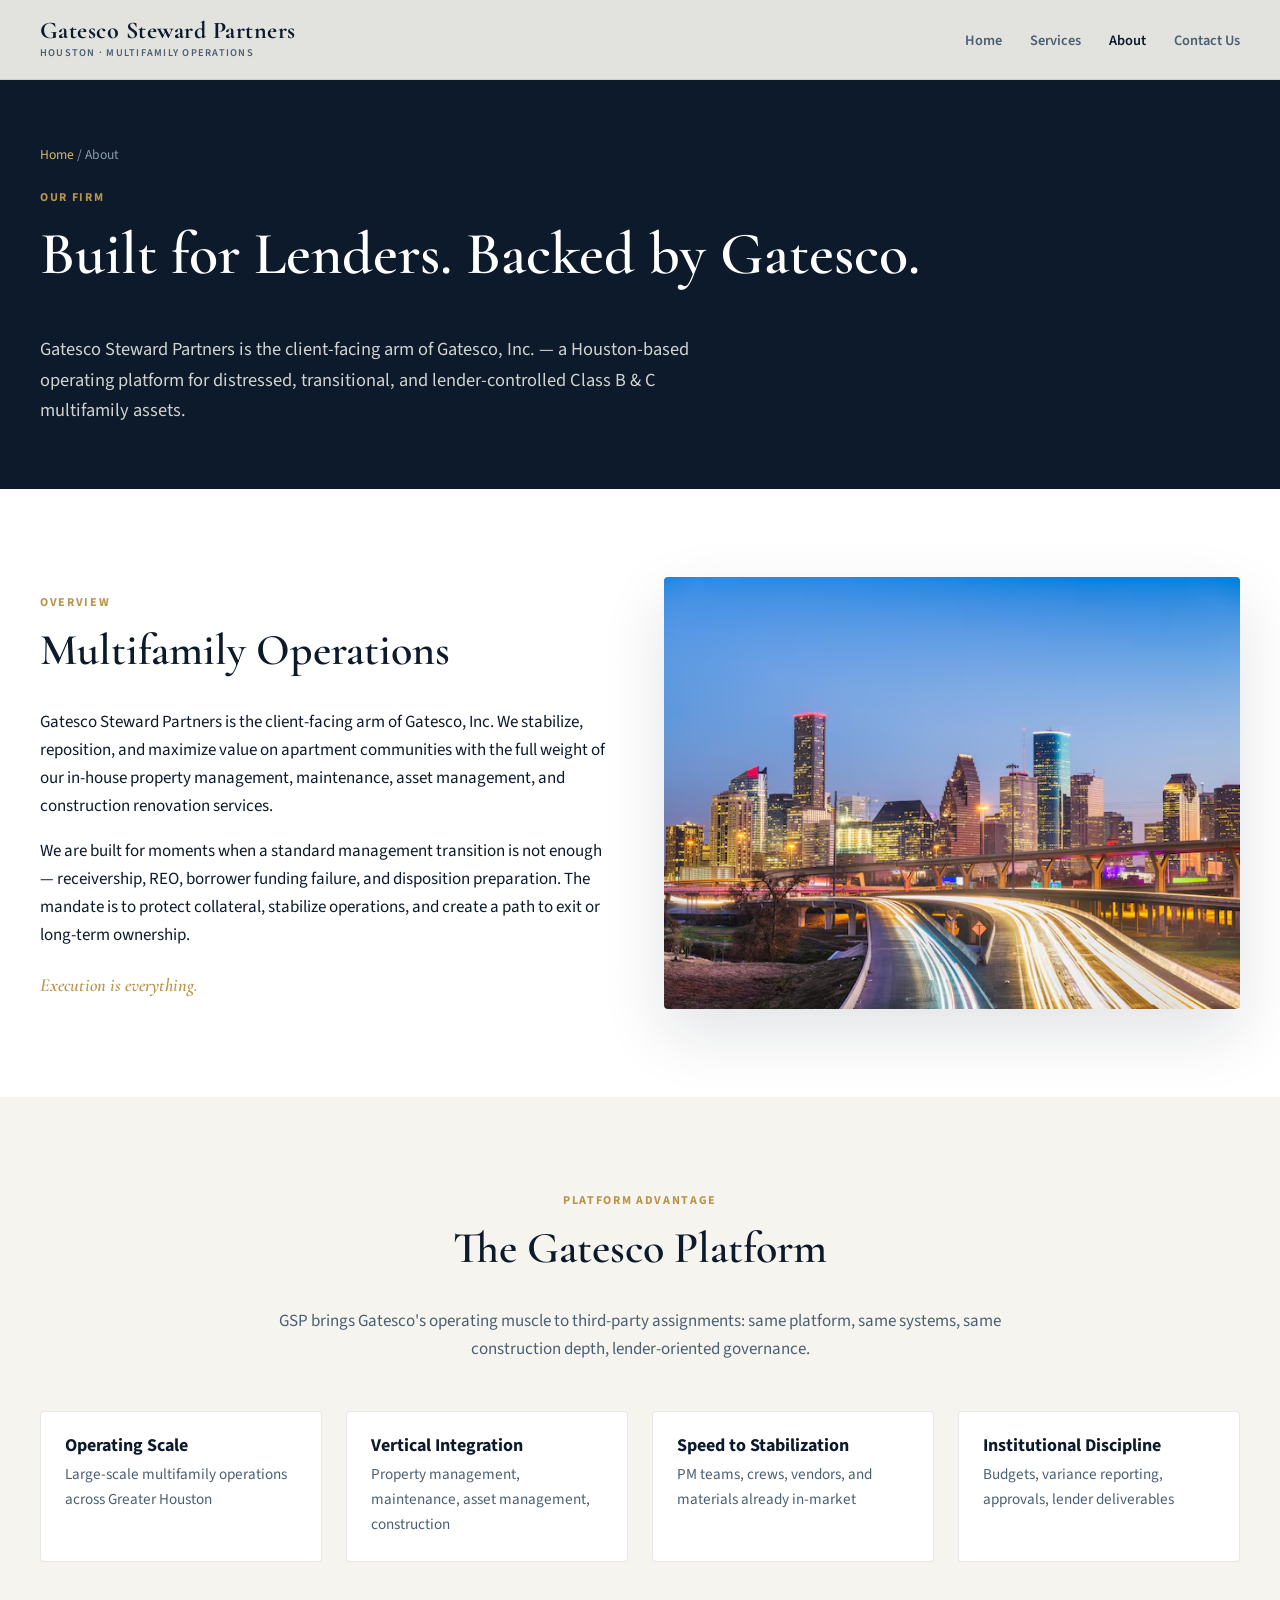
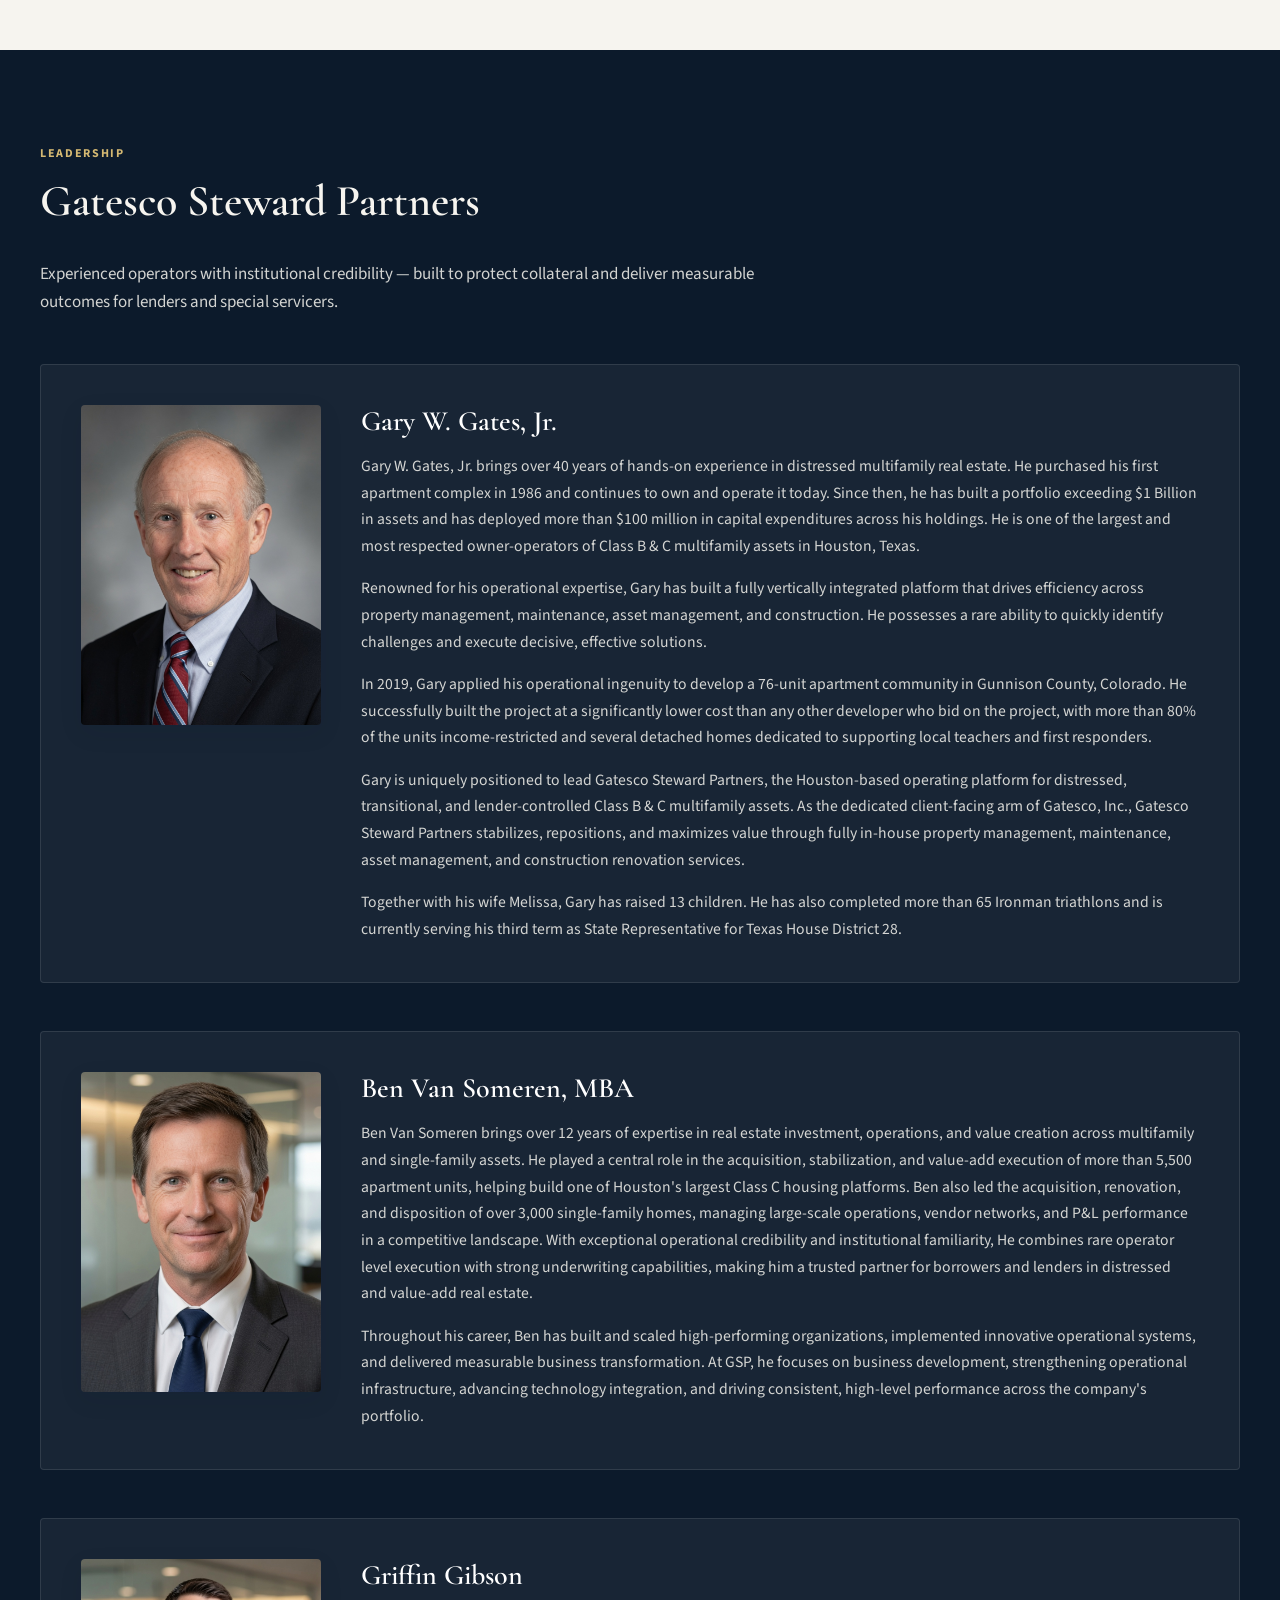
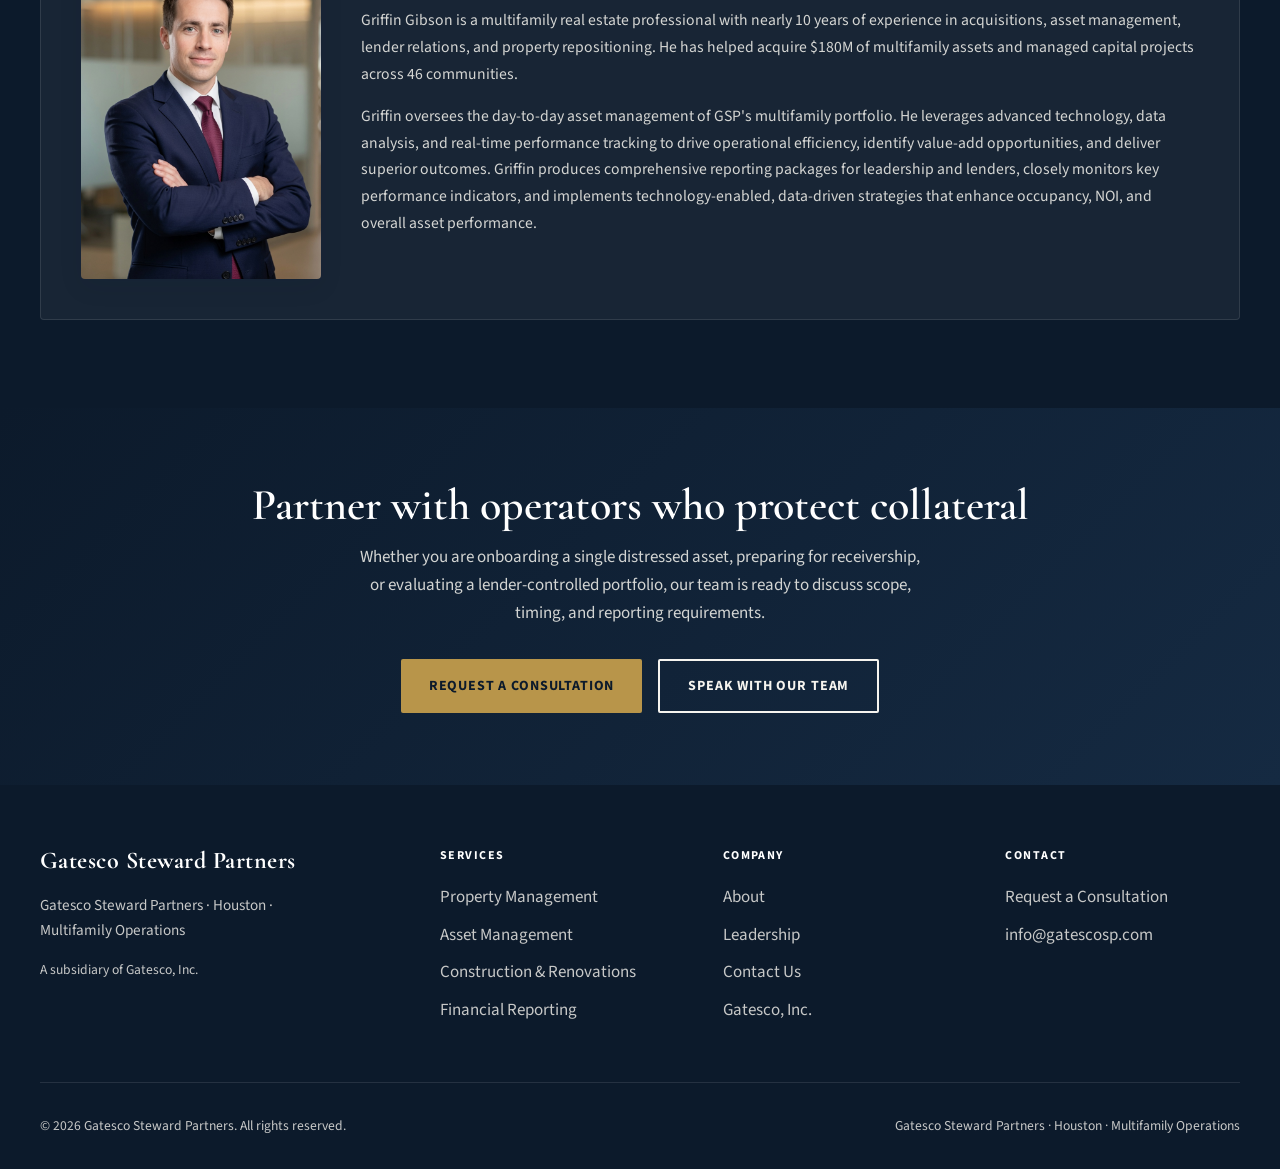
==== about.html @ 32ad0b39 "Simplify header contact: remove CTA button, rename link Drop the redundant Speak With Our Team heade" ====
<!DOCTYPE html>
<html lang="en">
<head>
  <meta charset="UTF-8">
  <meta name="viewport" content="width=device-width, initial-scale=1.0">
  <meta name="description" content="About Gatesco Steward Partners — the client-facing arm of Gatesco, Inc., built for distressed multifamily assets, receivership, REO, and lender protection in Greater Houston.">
  <title>About | Gatesco Steward Partners</title>
  <link rel="preconnect" href="https://fonts.googleapis.com">
  <link rel="preconnect" href="https://fonts.gstatic.com" crossorigin>
  <link href="https://fonts.googleapis.com/css2?family=Cormorant+Garamond:wght@500;600;700&family=Source+Sans+3:wght@400;600;700&display=swap" rel="stylesheet">
  <link rel="stylesheet" href="css/styles.css">
</head>
<body>
  <header class="site-header">
    <div class="container header-inner">
      <a href="index.html" class="logo">
        <span class="logo-name">Gatesco Steward Partners</span>
        <span class="logo-tagline">Houston · Multifamily Operations</span>
      </a>
      <nav class="nav-main" aria-label="Main navigation">
        <ul class="nav-links">
          <li><a href="index.html">Home</a></li>
          <li class="nav-dropdown">
            <a href="services.html">Services</a>
            <ul class="nav-dropdown-menu">
              <li><a href="property-management.html">Property Management</a></li>
              <li><a href="asset-management.html">Asset Management</a></li>
              <li><a href="construction.html">Construction &amp; Renovations</a></li>
              <li><a href="financial-reporting.html">Financial Reporting</a></li>
            </ul>
          </li>
          <li class="nav-dropdown">
            <a href="about.html" class="active">About</a>
            <ul class="nav-dropdown-menu">
              <li><a href="about.html">Our Firm</a></li>
              <li><a href="about.html#leadership">Leadership</a></li>
            </ul>
          </li>
          <li><a href="contact.html">Contact Us</a></li>
        </ul>
      </nav>
      <button class="menu-toggle" aria-label="Open menu" aria-expanded="false"><span></span><span></span><span></span></button>
    </div>
  </header>

  <section class="page-hero">
    <div class="container">
      <p class="breadcrumb"><a href="index.html">Home</a> / About</p>
      <span class="section-label">Our firm</span>
      <h1>Built for Lenders. Backed by Gatesco.</h1>
      <p style="max-width: 680px; color: rgba(246,244,239,0.85); font-size: 1.15rem; text-align: left; margin: 0;">Gatesco Steward Partners is the client-facing arm of Gatesco, Inc. — a Houston-based operating platform for distressed, transitional, and lender-controlled Class B &amp; C multifamily assets.</p>
    </div>
  </section>

  <section class="section section--white">
    <div class="container">
      <div class="grid-2 fade-in">
        <div class="content-block">
          <span class="section-label">Overview</span>
          <h2>Multifamily Operations</h2>
          <p>Gatesco Steward Partners is the client-facing arm of Gatesco, Inc. We stabilize, reposition, and maximize value on apartment communities with the full weight of our in-house property management, maintenance, asset management, and construction renovation services.</p>
          <p>We are built for moments when a standard management transition is not enough — receivership, REO, borrower funding failure, and disposition preparation. The mandate is to protect collateral, stabilize operations, and create a path to exit or long-term ownership.</p>
          <p class="tagline">Execution is everything.</p>
        </div>
        <div class="image-frame">
          <img src="images/houston-skyline-night.jpg" alt="Houston skyline — Gatesco Steward Partners operating market" loading="lazy">
        </div>
      </div>
    </div>
  </section>

  <section class="section" style="background: var(--cream);">
    <div class="container">
      <div class="fade-in" style="max-width: 800px; margin: 0 auto 3rem; text-align: center;">
        <span class="section-label">Platform advantage</span>
        <h2>The Gatesco Platform</h2>
        <p style="color: var(--slate);">GSP brings Gatesco's operating muscle to third-party assignments: same platform, same systems, same construction depth, lender-oriented governance.</p>
      </div>
      <div class="grid-4 fade-in">
        <div class="feature-item">
          <h4>Operating Scale</h4>
          <p>Large-scale multifamily operations across Greater Houston</p>
        </div>
        <div class="feature-item">
          <h4>Vertical Integration</h4>
          <p>Property management, maintenance, asset management, construction</p>
        </div>
        <div class="feature-item">
          <h4>Speed to Stabilization</h4>
          <p>PM teams, crews, vendors, and materials already in-market</p>
        </div>
        <div class="feature-item">
          <h4>Institutional Discipline</h4>
          <p>Budgets, variance reporting, approvals, lender deliverables</p>
        </div>
      </div>
    </div>
  </section>

  <section id="leadership" class="section section--dark">
    <div class="container">
      <div class="fade-in" style="max-width: 720px; margin-bottom: 3rem;">
        <span class="section-label">Leadership</span>
        <h2>Gatesco Steward Partners</h2>
        <p style="color: rgba(246,244,239,0.85);">Experienced operators with institutional credibility — built to protect collateral and deliver measurable outcomes for lenders and special servicers.</p>
      </div>
      <div class="leadership-grid fade-in">
        <article class="leader-card" style="background: rgba(255,255,255,0.05); border-color: rgba(255,255,255,0.1);">
          <div class="leader-photo">
            <img src="images/Gary_Headshot.jpg" alt="Gary W. Gates, Jr." loading="lazy">
          </div>
          <div class="leader-info">
            <h3 style="color: var(--white);">Gary W. Gates, Jr.</h3>
            <p style="color: rgba(246,244,239,0.85);">Gary W. Gates, Jr. brings over 40 years of hands-on experience in distressed multifamily real estate. He purchased his first apartment complex in 1986 and continues to own and operate it today. Since then, he has built a portfolio exceeding $1 Billion in assets and has deployed more than $100 million in capital expenditures across his holdings. He is one of the largest and most respected owner-operators of Class B &amp; C multifamily assets in Houston, Texas.</p>
            <p style="color: rgba(246,244,239,0.85);">Renowned for his operational expertise, Gary has built a fully vertically integrated platform that drives efficiency across property management, maintenance, asset management, and construction. He possesses a rare ability to quickly identify challenges and execute decisive, effective solutions.</p>
            <p style="color: rgba(246,244,239,0.85);">In 2019, Gary applied his operational ingenuity to develop a 76-unit apartment community in Gunnison County, Colorado. He successfully built the project at a significantly lower cost than any other developer who bid on the project, with more than 80% of the units income-restricted and several detached homes dedicated to supporting local teachers and first responders.</p>
            <p style="color: rgba(246,244,239,0.85);">Gary is uniquely positioned to lead Gatesco Steward Partners, the Houston-based operating platform for distressed, transitional, and lender-controlled Class B &amp; C multifamily assets. As the dedicated client-facing arm of Gatesco, Inc., Gatesco Steward Partners stabilizes, repositions, and maximizes value through fully in-house property management, maintenance, asset management, and construction renovation services.</p>
            <p style="color: rgba(246,244,239,0.85);">Together with his wife Melissa, Gary has raised 13 children. He has also completed more than 65 Ironman triathlons and is currently serving his third term as State Representative for Texas House District 28.</p>
          </div>
        </article>
        <article class="leader-card" style="background: rgba(255,255,255,0.05); border-color: rgba(255,255,255,0.1);">
          <div class="leader-photo">
            <img src="images/Ben_Headshot.jpg" alt="Ben Van Someren, MBA" loading="lazy">
          </div>
          <div class="leader-info">
            <h3 style="color: var(--white);">Ben Van Someren, MBA</h3>
            <p style="color: rgba(246,244,239,0.85);">Ben Van Someren brings over 12 years of expertise in real estate investment, operations, and value creation across multifamily and single-family assets. He played a central role in the acquisition, stabilization, and value-add execution of more than 5,500 apartment units, helping build one of Houston's largest Class C housing platforms. Ben also led the acquisition, renovation, and disposition of over 3,000 single-family homes, managing large-scale operations, vendor networks, and P&amp;L performance in a competitive landscape. With exceptional operational credibility and institutional familiarity, He combines rare operator level execution with strong underwriting capabilities, making him a trusted partner for borrowers and lenders in distressed and value-add real estate.</p>
            <p style="color: rgba(246,244,239,0.85);">Throughout his career, Ben has built and scaled high-performing organizations, implemented innovative operational systems, and delivered measurable business transformation. At GSP, he focuses on business development, strengthening operational infrastructure, advancing technology integration, and driving consistent, high-level performance across the company's portfolio.</p>
          </div>
        </article>
        <article class="leader-card" style="background: rgba(255,255,255,0.05); border-color: rgba(255,255,255,0.1);">
          <div class="leader-photo">
            <img src="images/Griffin_headshot.jpg" alt="Griffin Gibson" loading="lazy">
          </div>
          <div class="leader-info">
            <h3 style="color: var(--white);">Griffin Gibson</h3>
            <p style="color: rgba(246,244,239,0.85);">Griffin Gibson is a multifamily real estate professional with nearly 10 years of experience in acquisitions, asset management, lender relations, and property repositioning. He has helped acquire $180M of multifamily assets and managed capital projects across 46 communities.</p>
            <p style="color: rgba(246,244,239,0.85);">Griffin oversees the day-to-day asset management of GSP's multifamily portfolio. He leverages advanced technology, data analysis, and real-time performance tracking to drive operational efficiency, identify value-add opportunities, and deliver superior outcomes. Griffin produces comprehensive reporting packages for leadership and lenders, closely monitors key performance indicators, and implements technology-enabled, data-driven strategies that enhance occupancy, NOI, and overall asset performance.</p>
          </div>
        </article>
      </div>
    </div>
  </section>

  <section class="cta-band">
    <div class="container fade-in">
      <h2>Partner with operators who protect collateral</h2>
      <p>Whether you are onboarding a single distressed asset, preparing for receivership, or evaluating a lender-controlled portfolio, our team is ready to discuss scope, timing, and reporting requirements.</p>
      <div style="display: flex; flex-wrap: wrap; gap: 1rem; justify-content: center;">
        <a href="contact.html" class="btn btn-gold">Request a Consultation</a>
        <a href="contact.html" class="btn btn-outline btn-outline-light">Speak With Our Team</a>
      </div>
    </div>
  </section>

  <footer class="site-footer">
    <div class="container">
      <div class="footer-grid">
        <div class="footer-brand">
          <span class="logo-name">Gatesco Steward Partners</span>
          <p>Gatesco Steward Partners · Houston · Multifamily Operations</p>
          <p style="margin-top: 1rem; font-size: 0.85rem;">A subsidiary of <a href="https://www.gatescoinc.com" target="_blank" rel="noopener">Gatesco, Inc.</a></p>
        </div>
        <div class="footer-col"><h4>Services</h4><ul>
          <li><a href="property-management.html">Property Management</a></li>
          <li><a href="asset-management.html">Asset Management</a></li>
          <li><a href="construction.html">Construction &amp; Renovations</a></li>
          <li><a href="financial-reporting.html">Financial Reporting</a></li>
        </ul></div>
        <div class="footer-col"><h4>Company</h4><ul>
          <li><a href="about.html">About</a></li>
          <li><a href="about.html#leadership">Leadership</a></li>
          <li><a href="contact.html">Contact Us</a></li>
          <li><a href="https://www.gatescoinc.com" target="_blank" rel="noopener">Gatesco, Inc.</a></li>
        </ul></div>
        <div class="footer-col"><h4>Contact</h4><ul>
          <li><a href="contact.html">Request a Consultation</a></li>
          <li><a href="mailto:info@gatescosp.com">info@gatescosp.com</a></li>
        </ul></div>
      </div>
      <div class="footer-bottom">
        <span>&copy; 2026 Gatesco Steward Partners. All rights reserved.</span>
        <span>Gatesco Steward Partners · Houston · Multifamily Operations</span>
      </div>
    </div>
  </footer>
  <script src="js/main.js"></script>
</body>
</html>
---- css/styles.css ----
:root {
  --navy: #0c1a2b;
  --navy-mid: #152a42;
  --slate: #4a5f73;
  --slate-light: #8a9bab;
  --gold: #b8954a;
  --gold-light: #d4b872;
  --cream: #f6f4ef;
  --white: #ffffff;
  --border: rgba(12, 26, 43, 0.1);
  --shadow: 0 24px 64px rgba(12, 26, 43, 0.12);
  --shadow-sm: 0 8px 24px rgba(12, 26, 43, 0.08);
  --font-display: "Cormorant Garamond", Georgia, serif;
  --font-body: "Source Sans 3", system-ui, sans-serif;
  --max-width: 1200px;
  --header-height: 80px;
  --transition: 0.25s cubic-bezier(0.4, 0, 0.2, 1);
}

*,
*::before,
*::after {
  box-sizing: border-box;
}

html {
  scroll-behavior: smooth;
}

body {
  margin: 0;
  font-family: var(--font-body);
  font-size: 1.0625rem;
  line-height: 1.65;
  color: var(--navy);
  background: var(--cream);
  -webkit-font-smoothing: antialiased;
}

img {
  max-width: 100%;
  height: auto;
  display: block;
}

a {
  color: inherit;
  text-decoration: none;
}

h1, h2, h3, h4 {
  font-family: var(--font-display);
  font-weight: 600;
  line-height: 1.15;
  margin: 0 0 0.75em;
}

h1 { font-size: clamp(2.5rem, 5vw, 3.75rem); }
h2 { font-size: clamp(2rem, 3.5vw, 2.75rem); }
h3 { font-size: 1.5rem; }
h4 { font-size: 1.125rem; font-family: var(--font-body); font-weight: 700; }

p { margin: 0 0 1em; }
p:last-child { margin-bottom: 0; }

.container {
  width: min(100% - 3rem, var(--max-width));
  margin-inline: auto;
}

.section {
  padding: 5.5rem 0;
}

.section--dark {
  background: var(--navy);
  color: var(--cream);
}

.section--white {
  background: var(--white);
}

.section-label {
  display: inline-block;
  font-size: 0.75rem;
  font-weight: 700;
  letter-spacing: 0.14em;
  text-transform: uppercase;
  color: var(--gold);
  margin-bottom: 0.75rem;
}

.section--dark .section-label {
  color: var(--gold-light);
}

/* Header */
.site-header {
  position: fixed;
  top: 0;
  left: 0;
  right: 0;
  z-index: 1000;
  height: var(--header-height);
  background: rgba(246, 244, 239, 0.92);
  backdrop-filter: blur(12px);
  border-bottom: 1px solid var(--border);
  transition: var(--transition);
}

.site-header.scrolled {
  box-shadow: var(--shadow-sm);
}

.header-inner {
  display: flex;
  align-items: center;
  justify-content: space-between;
  height: var(--header-height);
  gap: 2rem;
}

.logo {
  display: flex;
  flex-direction: column;
  gap: 0.1rem;
}

.logo-name {
  font-family: var(--font-display);
  font-size: 1.5rem;
  font-weight: 700;
  letter-spacing: 0.02em;
  color: var(--navy);
  line-height: 1;
}

.logo-tagline {
  font-size: 0.65rem;
  font-weight: 600;
  letter-spacing: 0.12em;
  text-transform: uppercase;
  color: var(--slate);
}

.logo-parent {
  font-size: 0.7rem;
  color: var(--slate-light);
  margin-top: 0.15rem;
}

.logo-parent a {
  color: var(--gold);
  text-decoration: underline;
  text-underline-offset: 2px;
}

.nav-main {
  display: flex;
  align-items: center;
  gap: 2rem;
}

.nav-links {
  display: flex;
  align-items: center;
  gap: 1.75rem;
  list-style: none;
  margin: 0;
  padding: 0;
}

.nav-links a {
  font-size: 0.9rem;
  font-weight: 600;
  color: var(--slate);
  transition: color var(--transition);
}

.nav-links a:hover,
.nav-links a.active {
  color: var(--navy);
}

.nav-dropdown {
  position: relative;
}

.nav-dropdown-menu {
  position: absolute;
  top: calc(100% + 0.5rem);
  left: 50%;
  transform: translateX(-50%) translateY(8px);
  min-width: 240px;
  background: var(--white);
  border: 1px solid var(--border);
  box-shadow: var(--shadow);
  border-radius: 4px;
  padding: 0.5rem 0;
  opacity: 0;
  visibility: hidden;
  transition: var(--transition);
  list-style: none;
}

.nav-dropdown:hover .nav-dropdown-menu {
  opacity: 1;
  visibility: visible;
  transform: translateX(-50%) translateY(0);
}

.nav-dropdown-menu a {
  display: block;
  padding: 0.65rem 1.25rem;
  font-size: 0.875rem;
}

.nav-dropdown-menu a:hover {
  background: var(--cream);
}

.btn {
  display: inline-flex;
  align-items: center;
  justify-content: center;
  gap: 0.5rem;
  padding: 0.85rem 1.75rem;
  font-family: var(--font-body);
  font-size: 0.875rem;
  font-weight: 700;
  letter-spacing: 0.06em;
  text-transform: uppercase;
  border: none;
  border-radius: 2px;
  cursor: pointer;
  transition: var(--transition);
}

.btn-primary {
  background: var(--navy);
  color: var(--white);
}

.btn-primary:hover {
  background: var(--navy-mid);
  transform: translateY(-1px);
}

.btn-outline {
  background: transparent;
  color: var(--navy);
  border: 2px solid var(--navy);
}

.btn-outline:hover {
  background: var(--navy);
  color: var(--white);
}

.btn-outline-light {
  border-color: var(--cream);
  color: var(--cream);
}

.btn-outline-light:hover {
  background: var(--cream);
  color: var(--navy);
}

.btn-gold {
  background: var(--gold);
  color: var(--navy);
}

.btn-gold:hover {
  background: var(--gold-light);
}

.menu-toggle {
  display: none;
  flex-direction: column;
  gap: 5px;
  background: none;
  border: none;
  padding: 0.5rem;
  cursor: pointer;
}

.menu-toggle span {
  display: block;
  width: 24px;
  height: 2px;
  background: var(--navy);
  transition: var(--transition);
}

/* Hero */
.hero {
  position: relative;
  min-height: 92vh;
  display: flex;
  align-items: flex-end;
  padding-top: var(--header-height);
  overflow: hidden;
}

.hero-bg {
  position: absolute;
  inset: 0;
  background:
    linear-gradient(105deg, rgba(12, 26, 43, 0.92) 0%, rgba(12, 26, 43, 0.65) 45%, rgba(12, 26, 43, 0.35) 100%),
    url("../images/hero-clubhouse-pool.jpg") center/cover no-repeat;
}

.hero-content {
  position: relative;
  z-index: 1;
  padding: 6rem 0 5rem;
  max-width: 720px;
  color: var(--cream);
}

.hero-eyebrow {
  font-size: 0.8rem;
  font-weight: 700;
  letter-spacing: 0.16em;
  text-transform: uppercase;
  color: var(--gold-light);
  margin-bottom: 1.25rem;
}

.hero h1 {
  color: var(--white);
  margin-bottom: 1.25rem;
}

.hero-lead {
  font-size: 1.2rem;
  line-height: 1.7;
  color: rgba(246, 244, 239, 0.9);
  margin-bottom: 2rem;
}

.hero-actions {
  display: flex;
  flex-wrap: wrap;
  gap: 1rem;
}

.hero-stats {
  display: grid;
  grid-template-columns: repeat(3, 1fr);
  gap: 2.5rem;
  margin-top: 4rem;
  padding-top: 2rem;
  border-top: 1px solid rgba(255, 255, 255, 0.15);
}

.hero-stats > div {
  text-align: center;
  padding: 0 0.5rem;
}

.stat-value {
  font-family: var(--font-display);
  font-size: 2.5rem;
  font-weight: 700;
  color: var(--gold-light);
  line-height: 1;
}

.stat-value::after {
  content: '';
  display: block;
  width: 2rem;
  height: 1px;
  background: var(--gold-light);
  opacity: 0.4;
  margin: 0.5rem auto 0;
}

.stat-label {
  font-size: 0.85rem;
  color: rgba(246, 244, 239, 0.75);
  margin-top: 0.35rem;
  line-height: 1.4;
}

/* Grid cards */
.grid-2 {
  display: grid;
  grid-template-columns: repeat(2, 1fr);
  gap: 3rem;
  align-items: center;
}

.grid-3 {
  display: grid;
  grid-template-columns: repeat(3, 1fr);
  gap: 2rem;
}

.grid-4 {
  display: grid;
  grid-template-columns: repeat(4, 1fr);
  gap: 1.5rem;
}

.service-card {
  background: var(--white);
  border: 1px solid var(--border);
  border-radius: 4px;
  padding: 2rem;
  transition: var(--transition);
  height: 100%;
  display: flex;
  flex-direction: column;
}

.service-card:hover {
  box-shadow: var(--shadow);
  transform: translateY(-4px);
  border-color: transparent;
}

.service-icon {
  width: 48px;
  height: 48px;
  margin-bottom: 1.25rem;
  color: var(--gold);
}

.service-card h3 {
  margin-bottom: 0.5rem;
}

.service-card p {
  color: var(--slate);
  flex: 1;
  font-size: 0.95rem;
}

.service-card .link-arrow {
  margin-top: 1.25rem;
  font-size: 0.85rem;
  font-weight: 700;
  letter-spacing: 0.06em;
  text-transform: uppercase;
  color: var(--gold);
}

/* Process */
.process-steps {
  display: grid;
  grid-template-columns: repeat(4, 1fr);
  gap: 1.5rem;
  counter-reset: step;
}

.process-step {
  position: relative;
  padding: 2rem 1.5rem;
  background: rgba(255, 255, 255, 0.05);
  border: 1px solid rgba(255, 255, 255, 0.1);
  border-radius: 4px;
}

.process-step::before {
  counter-increment: step;
  content: counter(step, decimal-leading-zero);
  font-family: var(--font-display);
  font-size: 2rem;
  font-weight: 700;
  color: var(--gold);
  display: block;
  margin-bottom: 1rem;
}

.process-step h4 {
  color: var(--white);
  margin-bottom: 0.5rem;
}

.process-step p {
  font-size: 0.9rem;
  color: rgba(246, 244, 239, 0.75);
}

/* Differentiators */
.diff-list {
  list-style: none;
  padding: 0;
  margin: 2rem 0 0;
}

.diff-list li {
  position: relative;
  padding-left: 2rem;
  margin-bottom: 1rem;
  color: var(--slate);
}

.diff-list li::before {
  content: "";
  position: absolute;
  left: 0;
  top: 0.55em;
  width: 10px;
  height: 2px;
  background: var(--gold);
}

.image-frame {
  border-radius: 4px;
  overflow: hidden;
  box-shadow: var(--shadow);
}

.image-frame img {
  width: 100%;
  aspect-ratio: 4/3;
  object-fit: cover;
}

/* Operating footprint map */
.footprint-feature {
  padding: 4.5rem 0 4rem;
  background: linear-gradient(180deg, var(--cream) 0%, var(--white) 100%);
  border-top: 1px solid var(--border);
  border-bottom: 1px solid var(--border);
}

.footprint-intro {
  text-align: center;
  max-width: 760px;
  margin: 0 auto 2.75rem;
}

.footprint-intro h2 {
  margin-bottom: 1rem;
}

.footprint-intro p {
  color: var(--slate);
  font-size: 1.05rem;
  line-height: 1.65;
}

.footprint-map-bleed {
  width: 100%;
  margin: 0 0 2.75rem;
  padding: 0 clamp(0.75rem, 2.5vw, 2rem);
}

.footprint-map-wrap {
  width: min(1400px, 100%);
  margin: 0 auto;
  padding: clamp(1rem, 2vw, 1.75rem) clamp(1.25rem, 3vw, 2.25rem) clamp(0.75rem, 1.5vw, 1.25rem);
  background: var(--white);
  border: 1px solid var(--border);
  border-radius: 6px;
  box-shadow: 0 12px 40px rgba(12, 26, 43, 0.08);
}

.footprint-map-wrap img,
.footprint-map-wrap object {
  display: block;
  width: 100%;
  height: auto;
  aspect-ratio: 1200 / 680;
}

.footprint-markets {
  display: grid;
  grid-template-columns: repeat(2, 1fr);
  gap: 1.75rem;
  max-width: var(--max-width);
  margin: 0 auto;
}

.footprint-markets--single {
  grid-template-columns: 1fr;
  max-width: 640px;
}

.footprint-market {
  text-align: center;
  padding: 2rem 2.25rem;
  background: var(--white);
  border: 1px solid var(--border);
  border-radius: 6px;
  box-shadow: var(--shadow-sm);
}

.footprint-market strong {
  display: block;
  font-family: var(--font-display);
  font-size: 2.25rem;
  color: var(--navy);
  margin-bottom: 0.35rem;
}

.footprint-market span {
  font-size: 0.8rem;
  font-weight: 700;
  letter-spacing: 0.12em;
  text-transform: uppercase;
  color: var(--gold);
}

.footprint-market p {
  margin: 0.85rem 0 0;
  font-size: 1rem;
  color: var(--slate);
  line-height: 1.6;
}

@media (min-width: 1200px) {
  .footprint-map-bleed {
    padding: 0 max(1.5rem, calc((100vw - 1400px) / 2));
  }
}

@media (max-width: 768px) {
  .footprint-feature {
    padding: 3.5rem 0 3rem;
  }

  .footprint-markets {
    grid-template-columns: 1fr;
  }

  .footprint-market {
    padding: 1.5rem 1.25rem;
  }

  .footprint-market strong {
    font-size: 1.85rem;
  }
}

/* CTA band */
.cta-band {
  background: linear-gradient(135deg, var(--navy) 0%, var(--navy-mid) 100%);
  padding: 4.5rem 0;
  text-align: center;
  color: var(--cream);
}

.cta-band h2 {
  color: var(--white);
  margin-bottom: 0.75rem;
}

.cta-band p {
  max-width: 560px;
  margin: 0 auto 2rem;
  color: rgba(246, 244, 239, 0.85);
}

/* Page hero (inner pages) */
.page-hero {
  padding: calc(var(--header-height) + 4rem) 0 4rem;
  background: var(--navy);
  color: var(--cream);
}

.page-hero h1 {
  color: var(--white);
}

.page-hero .breadcrumb {
  font-size: 0.85rem;
  color: var(--slate-light);
  margin-bottom: 1rem;
}

.page-hero .breadcrumb a {
  color: var(--gold-light);
}

/* Service detail */
.content-block {
  max-width: 720px;
}

.why-section {
  margin-inline: auto;
  text-align: center;
}

.why-section .diff-list {
  text-align: left;
  display: inline-block;
  margin-inline: auto;
}

.feature-grid {
  display: grid;
  grid-template-columns: repeat(2, 1fr);
  gap: 1.5rem;
  margin-top: 2.5rem;
}

.feature-item {
  padding: 1.5rem;
  background: var(--white);
  border: 1px solid var(--border);
  border-radius: 4px;
}

.feature-item h4 {
  margin-bottom: 0.35rem;
}

.feature-item p {
  font-size: 0.95rem;
  color: var(--slate);
}

/* Contact */
.contact-grid {
  display: grid;
  grid-template-columns: 1fr 1.2fr;
  gap: 4rem;
}

.contact-info h3 {
  margin-top: 2rem;
}

.contact-info h3:first-child {
  margin-top: 0;
}

.contact-detail {
  font-size: 1.05rem;
  margin-bottom: 0.25rem;
}

.contact-form {
  background: var(--white);
  padding: 2.5rem;
  border-radius: 4px;
  box-shadow: var(--shadow-sm);
}

.form-group {
  margin-bottom: 1.25rem;
}

.form-group label {
  display: block;
  font-size: 0.8rem;
  font-weight: 700;
  letter-spacing: 0.05em;
  text-transform: uppercase;
  color: var(--slate);
  margin-bottom: 0.4rem;
}

.form-group input,
.form-group select,
.form-group textarea {
  width: 100%;
  padding: 0.85rem 1rem;
  font-family: var(--font-body);
  font-size: 1rem;
  border: 1px solid var(--border);
  border-radius: 2px;
  background: var(--cream);
  transition: border-color var(--transition);
}

.form-group input:focus,
.form-group select:focus,
.form-group textarea:focus {
  outline: none;
  border-color: var(--navy);
  background: var(--white);
}

.form-group textarea {
  min-height: 140px;
  resize: vertical;
}

.form-status {
  margin-top: 1rem;
  font-size: 0.95rem;
  line-height: 1.45;
}

.form-status--success {
  color: #1a5c3a;
}

.form-status--error {
  color: #8b1e1e;
}

.form-row {
  display: grid;
  grid-template-columns: 1fr 1fr;
  gap: 1rem;
}

/* Footer */
.site-footer {
  background: var(--navy);
  color: rgba(246, 244, 239, 0.8);
  padding: 4rem 0 2rem;
}

.footer-grid {
  display: grid;
  grid-template-columns: 1.5fr 1fr 1fr 1fr;
  gap: 3rem;
  margin-bottom: 3rem;
}

.footer-brand .logo-name {
  color: var(--white);
}

.footer-brand p {
  font-size: 0.95rem;
  margin-top: 1rem;
  max-width: 280px;
}

.footer-col h4 {
  color: var(--white);
  font-size: 0.75rem;
  letter-spacing: 0.12em;
  text-transform: uppercase;
  margin-bottom: 1.25rem;
}

.footer-col ul {
  list-style: none;
  padding: 0;
  margin: 0;
}

.footer-col li {
  margin-bottom: 0.6rem;
}

.footer-col a:hover {
  color: var(--gold-light);
}

.footer-bottom {
  padding-top: 2rem;
  border-top: 1px solid rgba(255, 255, 255, 0.1);
  display: flex;
  flex-wrap: wrap;
  justify-content: space-between;
  gap: 1rem;
  font-size: 0.85rem;
}

/* Tagline */
.tagline {
  font-family: var(--font-display);
  font-size: 1.15rem;
  font-weight: 600;
  font-style: italic;
  color: var(--gold);
  margin-top: 1.25rem;
}

.section--dark .tagline {
  color: var(--gold-light);
}

/* Situation cards */
.situation-grid {
  display: grid;
  grid-template-columns: repeat(2, 1fr);
  gap: 1.5rem;
  margin-top: 2.5rem;
}

.situation-card {
  padding: 2rem;
  background: var(--white);
  border: 1px solid var(--border);
  border-radius: 4px;
  border-left: 3px solid var(--gold);
}

.situation-card h4 {
  color: var(--navy);
  margin-bottom: 0.75rem;
}

.situation-card p {
  font-size: 0.95rem;
  color: var(--slate);
  margin: 0;
}

/* Platform advantage */
.platform-grid {
  display: grid;
  grid-template-columns: repeat(4, 1fr);
  gap: 1.5rem;
  margin-top: 2.5rem;
}

.platform-item {
  padding: 2rem 1.5rem;
  background: rgba(255, 255, 255, 0.05);
  border: 1px solid rgba(255, 255, 255, 0.1);
  border-radius: 4px;
}

.platform-item .platform-num {
  font-family: var(--font-display);
  font-size: 2rem;
  font-weight: 700;
  color: var(--gold);
  margin-bottom: 0.75rem;
}

.platform-item h4 {
  color: var(--white);
  margin-bottom: 0.5rem;
}

.platform-item p {
  font-size: 0.9rem;
  color: rgba(246, 244, 239, 0.75);
  margin: 0;
}

/* Mandate callout */
.mandate-callout {
  margin-top: 2.5rem;
  padding: 2rem;
  background: rgba(184, 149, 74, 0.12);
  border: 1px solid rgba(184, 149, 74, 0.3);
  border-radius: 4px;
  text-align: center;
}

.mandate-callout h3 {
  font-family: var(--font-display);
  font-size: 1.75rem;
  color: var(--gold-light);
  margin-bottom: 0.5rem;
}

.mandate-callout p {
  font-size: 1rem;
  color: rgba(246, 244, 239, 0.85);
  margin: 0;
}

/* Playbook */
.playbook-grid {
  display: grid;
  grid-template-columns: repeat(4, 1fr);
  gap: 1.25rem;
}

.playbook-phase {
  padding: 1.75rem 1.25rem;
  background: rgba(255, 255, 255, 0.05);
  border: 1px solid rgba(255, 255, 255, 0.1);
  border-radius: 4px;
}

.playbook-phase .phase-days {
  font-size: 0.75rem;
  font-weight: 700;
  letter-spacing: 0.1em;
  text-transform: uppercase;
  color: var(--gold-light);
  margin-bottom: 0.35rem;
}

.playbook-phase h4 {
  color: var(--white);
  margin-bottom: 1rem;
  font-size: 1.05rem;
}

.playbook-phase ul {
  list-style: none;
  padding: 0;
  margin: 0;
}

.playbook-phase li {
  position: relative;
  padding-left: 1rem;
  margin-bottom: 0.5rem;
  font-size: 0.85rem;
  color: rgba(246, 244, 239, 0.75);
  line-height: 1.45;
}

.playbook-phase li::before {
  content: "";
  position: absolute;
  left: 0;
  top: 0.55em;
  width: 6px;
  height: 1px;
  background: var(--gold);
}

/* By the numbers — fully centered section */
.numbers-section {
  text-align: center;
}

.numbers-section__inner {
  display: flex;
  flex-direction: column;
  align-items: center;
  text-align: center;
}

.numbers-section__header {
  width: 100%;
  max-width: 800px;
  margin: 0 auto 3rem;
  text-align: center;
}

.numbers-section__header h2 {
  text-align: center;
}

.numbers-section__header p {
  color: var(--slate);
  text-align: center;
  margin: 0;
}

/* Stats band */
.stats-band {
  display: flex;
  flex-wrap: wrap;
  justify-content: center;
  align-items: flex-start;
  gap: 2.5rem 3.5rem;
  width: 100%;
  max-width: 920px;
  margin: 0 auto;
  text-align: center;
}

.stats-band .stat-item {
  flex: 0 1 200px;
  width: 200px;
  max-width: 100%;
  text-align: center;
}

.stats-band .stat-value {
  font-family: var(--font-display);
  font-size: clamp(2rem, 4vw, 2.75rem);
  font-weight: 700;
  color: var(--gold);
  line-height: 1;
  text-align: center;
}

.stats-band .stat-value::after {
  margin-left: auto;
  margin-right: auto;
  background: var(--gold);
}

.stats-band .stat-label {
  font-size: 0.85rem;
  color: var(--slate);
  margin-top: 0.5rem;
  line-height: 1.4;
  text-align: center;
}

/* Case study */
.case-study-stats {
  display: grid;
  grid-template-columns: repeat(3, 1fr);
  gap: 1.5rem;
  margin-top: 2rem;
}

.case-study-stat {
  text-align: center;
  padding: 1.5rem;
  background: var(--cream);
  border-radius: 4px;
}

.case-study-stat strong {
  display: block;
  font-family: var(--font-display);
  font-size: 2rem;
  color: var(--navy);
  margin-bottom: 0.35rem;
}

.case-study-stat span {
  font-size: 0.8rem;
  font-weight: 700;
  letter-spacing: 0.08em;
  text-transform: uppercase;
  color: var(--gold);
}

/* Leadership */
.leadership-grid {
  display: grid;
  gap: 3rem;
}

.leader-card {
  display: grid;
  grid-template-columns: 240px 1fr;
  gap: 2.5rem;
  align-items: start;
  padding: 2.5rem;
  background: var(--white);
  border: 1px solid var(--border);
  border-radius: 4px;
}

.leader-photo {
  border-radius: 4px;
  overflow: hidden;
  box-shadow: var(--shadow-sm);
}

.leader-photo img {
  width: 100%;
  aspect-ratio: 3/4;
  object-fit: cover;
}

.leader-info h3 {
  font-family: var(--font-display);
  font-size: 1.75rem;
  margin-bottom: 1rem;
}

.leader-info p {
  color: var(--slate);
  font-size: 0.98rem;
  line-height: 1.7;
}

/* Reporting dashboard preview */
.dashboard-preview {
  display: grid;
  grid-template-columns: repeat(3, 1fr);
  gap: 1rem;
  margin-top: 2rem;
}

.dashboard-metric {
  padding: 1.25rem;
  background: var(--navy);
  color: var(--cream);
  border-radius: 4px;
  text-align: center;
}

.dashboard-metric .metric-value {
  font-family: var(--font-display);
  font-size: 1.75rem;
  font-weight: 700;
  color: var(--gold-light);
}

.dashboard-metric .metric-label {
  font-size: 0.75rem;
  font-weight: 700;
  letter-spacing: 0.08em;
  text-transform: uppercase;
  color: rgba(246, 244, 239, 0.7);
  margin-top: 0.25rem;
}

.dashboard-metric .metric-delta {
  font-size: 0.8rem;
  color: rgba(246, 244, 239, 0.6);
  margin-top: 0.35rem;
}

/* Animations */
.fade-in {
  opacity: 0;
  transform: translateY(20px);
  transition: opacity 0.6s ease, transform 0.6s ease;
}

.fade-in.visible {
  opacity: 1;
  transform: translateY(0);
}

/* Responsive - Mobile Menu */
@media (max-width: 768px) {
  /* Ensure the header container layers properly */
  .site-header {
    z-index: 1002 !important;
  }

  /* Hamburger button */
  .menu-toggle {
    display: flex !important;
    flex-direction: column;
    justify-content: center;
    align-items: center;
    z-index: 1001; 
  }

  .menu-toggle span {
    display: block;
    width: 24px;
    height: 2px;
    background: var(--navy) !important;
    margin-bottom: 5px;
    transition: var(--transition);
  }

  .menu-toggle span:last-child {
    margin-bottom: 0;
  }

  /* Mobile menu panel - Slides from the RIGHT with high contrast background */
  .nav-main {
    position: fixed;
    top: 0;                    
    right: 0;                  
    width: 300px;              
    height: 100vh;             
    
    /* BACKDROP BLUR REMOVED TO PREVENT IPHONE COLOR DISTORTION */
    background: rgba(10, 15, 30, 0.92) !important; 
    
    flex-direction: column;
    padding: calc(var(--header-height) + 2rem) 2rem 2rem; 
    gap: 3rem;
    transform: translateX(100%); 
    opacity: 0;
    visibility: hidden;
    transition: var(--transition);
    z-index: 999;
    overflow-y: auto;          
  }

  /* Slide in active state along X-axis */
  .nav-main.is-active {
    transform: translateX(0);
    opacity: 1;
    visibility: visible;
  }

  /* Navigation links layout */
  .nav-links {
    flex-direction: column;
    gap: 2rem;
    width: 100%;
    text-align: right;        /* Align text right to match panel flow */
  }

  /* Hides the 'Speak with our team' button link inside the mobile nav drawer */
  .nav-main .btn {
    display: none !important;
  }

  /* Forces GOLD font color when menu is active for ALL links, including hover and active states */
  .nav-main.is-active .nav-links a,
  .nav-main.is-active .nav-links a:hover,
  .nav-main.is-active .nav-links a.active {
    color: var(--gold) !important;
    font-size: 1.25rem;
  }

  /* Dropdowns layout updates */
  .nav-dropdown-menu {
    position: static;
    transform: none;
    box-shadow: none;
    border: none;
    background: rgba(255, 255, 255, 0.05); /* Very faint tint for readability */
    opacity: 1;
    visibility: visible;
    display: none;
    padding-right: 1rem;       /* Padding on right side due to right alignment */
  }

  /* Fix shifting text and properly offset the mobile submenu */
  .nav-dropdown-menu {
    width: 100%;               /* Ensure it takes full width for alignment */
    margin-top: 0.5rem;        /* Small vertical offset below "Services" */
    padding: 0;                /* Reset default padding */
  }

  /* Reset all hover animations/shifts from the desktop styling */
  .nav-dropdown-menu a,
  .nav-dropdown-menu a:hover {
    transform: none !important;      /* Stops any side-to-side moving/sliding */
    padding-left: 0 !important;      /* Stops any left-side padding shifts */
    margin-left: 0 !important;       /* Stops any left-side margin shifts */
    padding-right: 1.5rem !important; /* Visual offset to the left (moves it away from the right edge) */
    display: block;                  /* Ensures clean vertical stacking */
    text-align: right;               /* Keeps it aligned with the panel flow */
  }

  .nav-dropdown.open .nav-dropdown-menu {
    display: block;
  }

  /* Structural block overrides from original stylesheet */
  .grid-2,
  .grid-3,
  .grid-4,
  .process-steps,
  .hero-stats,
  .contact-grid,
  .situation-grid,
  .platform-grid,
  .playbook-grid,
  .case-study-stats,
  .dashboard-preview,
  .leader-card {
    grid-template-columns: 1fr !important;
    gap: 2rem;
  }

  .leader-card {
    padding: 1.5rem;
  }

  .hero-actions {
    flex-direction: column;
  }

  .btn {
    width: 100%;
  }
}

/* Mobile dropdown accordion — desktop uses hover in .nav-dropdown:hover rules above */
@media (max-width: 768px) {
/* 1. HIDE THE SUBMENU BY DEFAULT */
.nav-main .nav-dropdown-menu {
  display: none !important; /* Forces it hidden until clicked */
  position: static !important;
  transform: none !important;
  width: auto !important;
  height: auto !important;
  background: rgba(255, 255, 255, 0.05) !important;
  margin-top: 0.75rem !important;
  margin-bottom: 0.5rem !important;
}

/* 2. ONLY SHOW THE SUBMENU WHEN "SERVICES" IS CLICKED (.open state) */
.nav-main .nav-dropdown.open .nav-dropdown-menu {
  display: block !important; /* Instantly pops open on click */
  visibility: visible !important;
  opacity: 1 !important;
  overflow: visible !important; /* Keeps text from clipping */
}

/* 3. COMPLETELY LOCK SUBMENU LINKS TO PREVENT ALL SIDE-TO-SIDE MOVEMENT */
.nav-main .nav-dropdown-menu a,
.nav-main .nav-dropdown-menu a:hover,
.nav-main .nav-dropdown-menu a:active,
.nav-main .nav-dropdown-menu a:focus {
  transform: none !important;
  transition: none !important;
  animation: none !important;
  position: static !important;
  display: block !important;
  
  /* Lock typography styles so text structure cannot change width */
  font-weight: normal !important; 
  letter-spacing: normal !important;
  text-shadow: none !important;
  
  /* Force strict right alignment inside the layout panel */
  text-align: right !important;
  width: 100% !important;
  
  /* Structural padding and margins reset to baseline values */
  margin: 0 !important;
  padding-top: 0.5rem !important;
  padding-bottom: 0.5rem !important;
  padding-left: 0 !important;
  
  /* Visual offset to the left of "Services" using static right padding */
  padding-right: 1.5rem !important; 
  
  /* Elegant static colors */
  color: var(--gold) !important;
  opacity: 0.85 !important;
}

/* 4. SAFE HOVER STATE (FADES BRIGHTER INSTEAD OF SHIFTING MARGINS) */
.nav-main .nav-dropdown-menu a:hover {
  opacity: 1 !important;
}
}
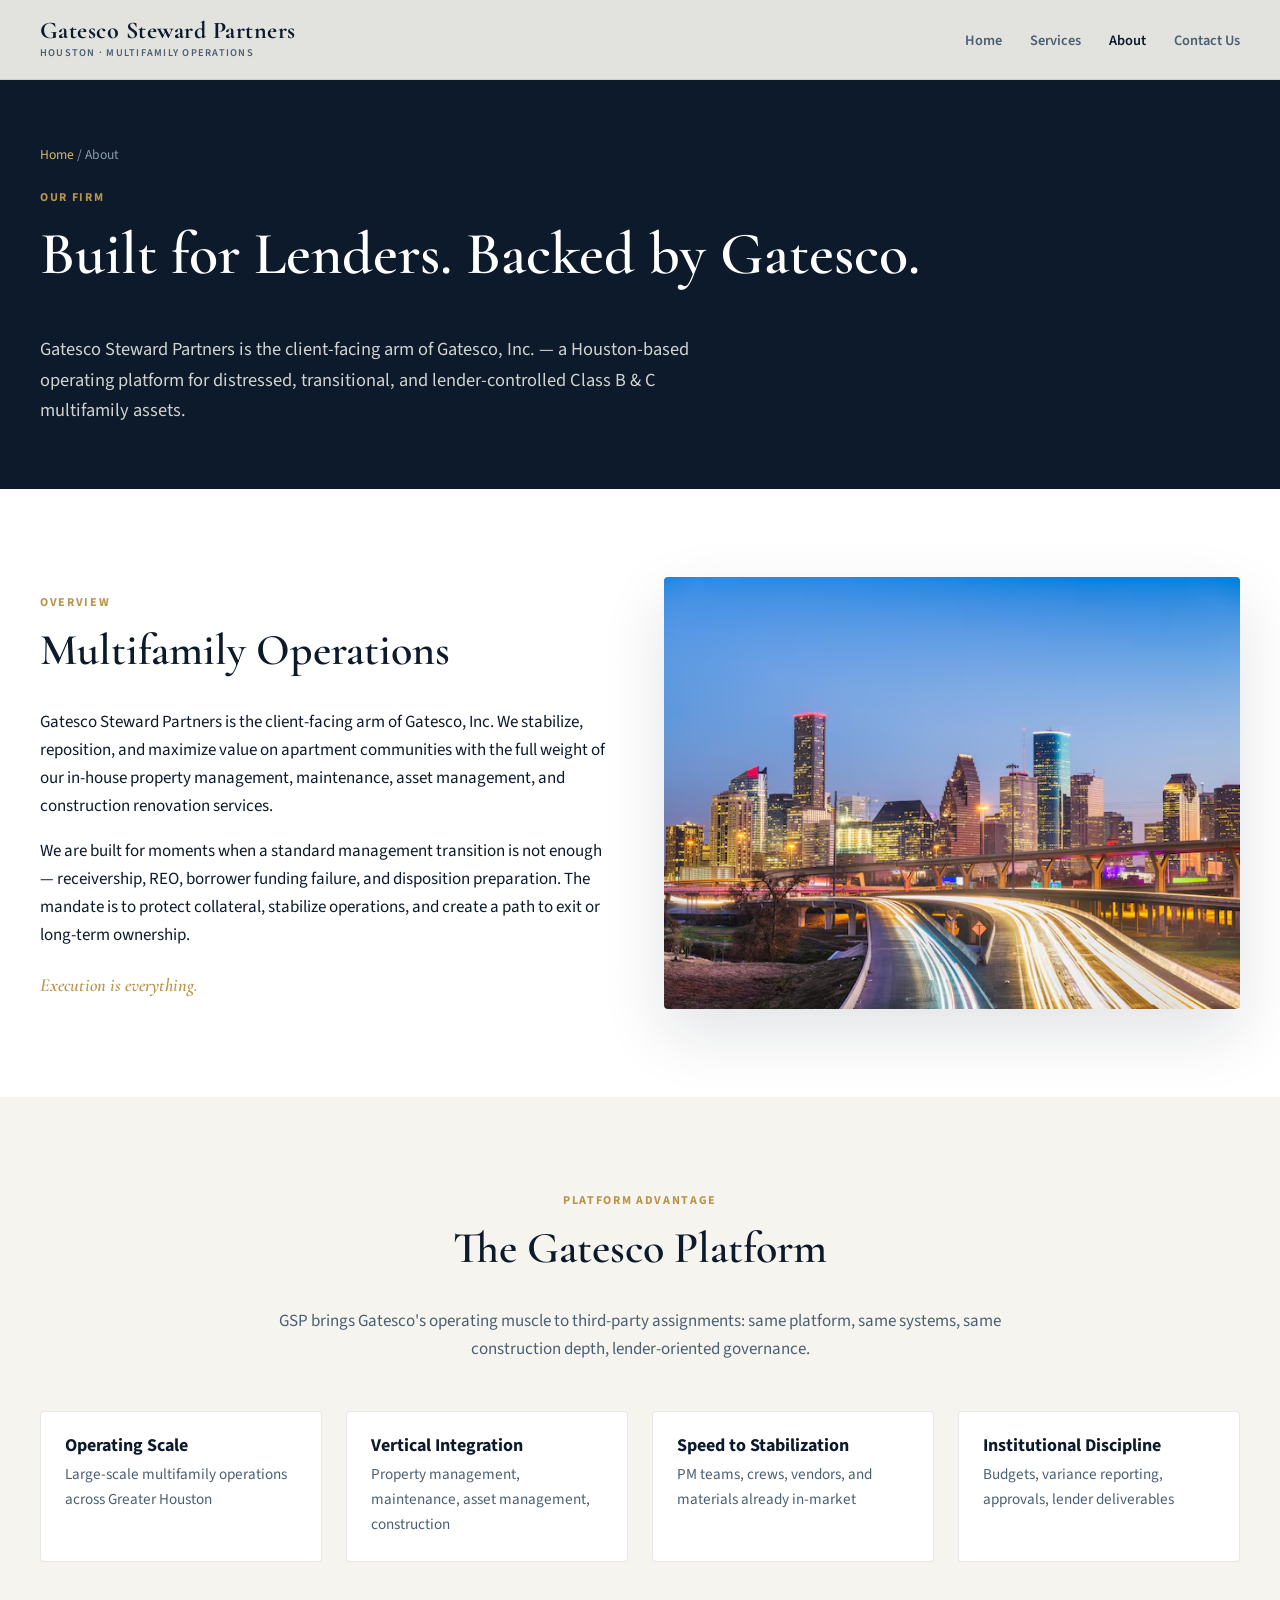
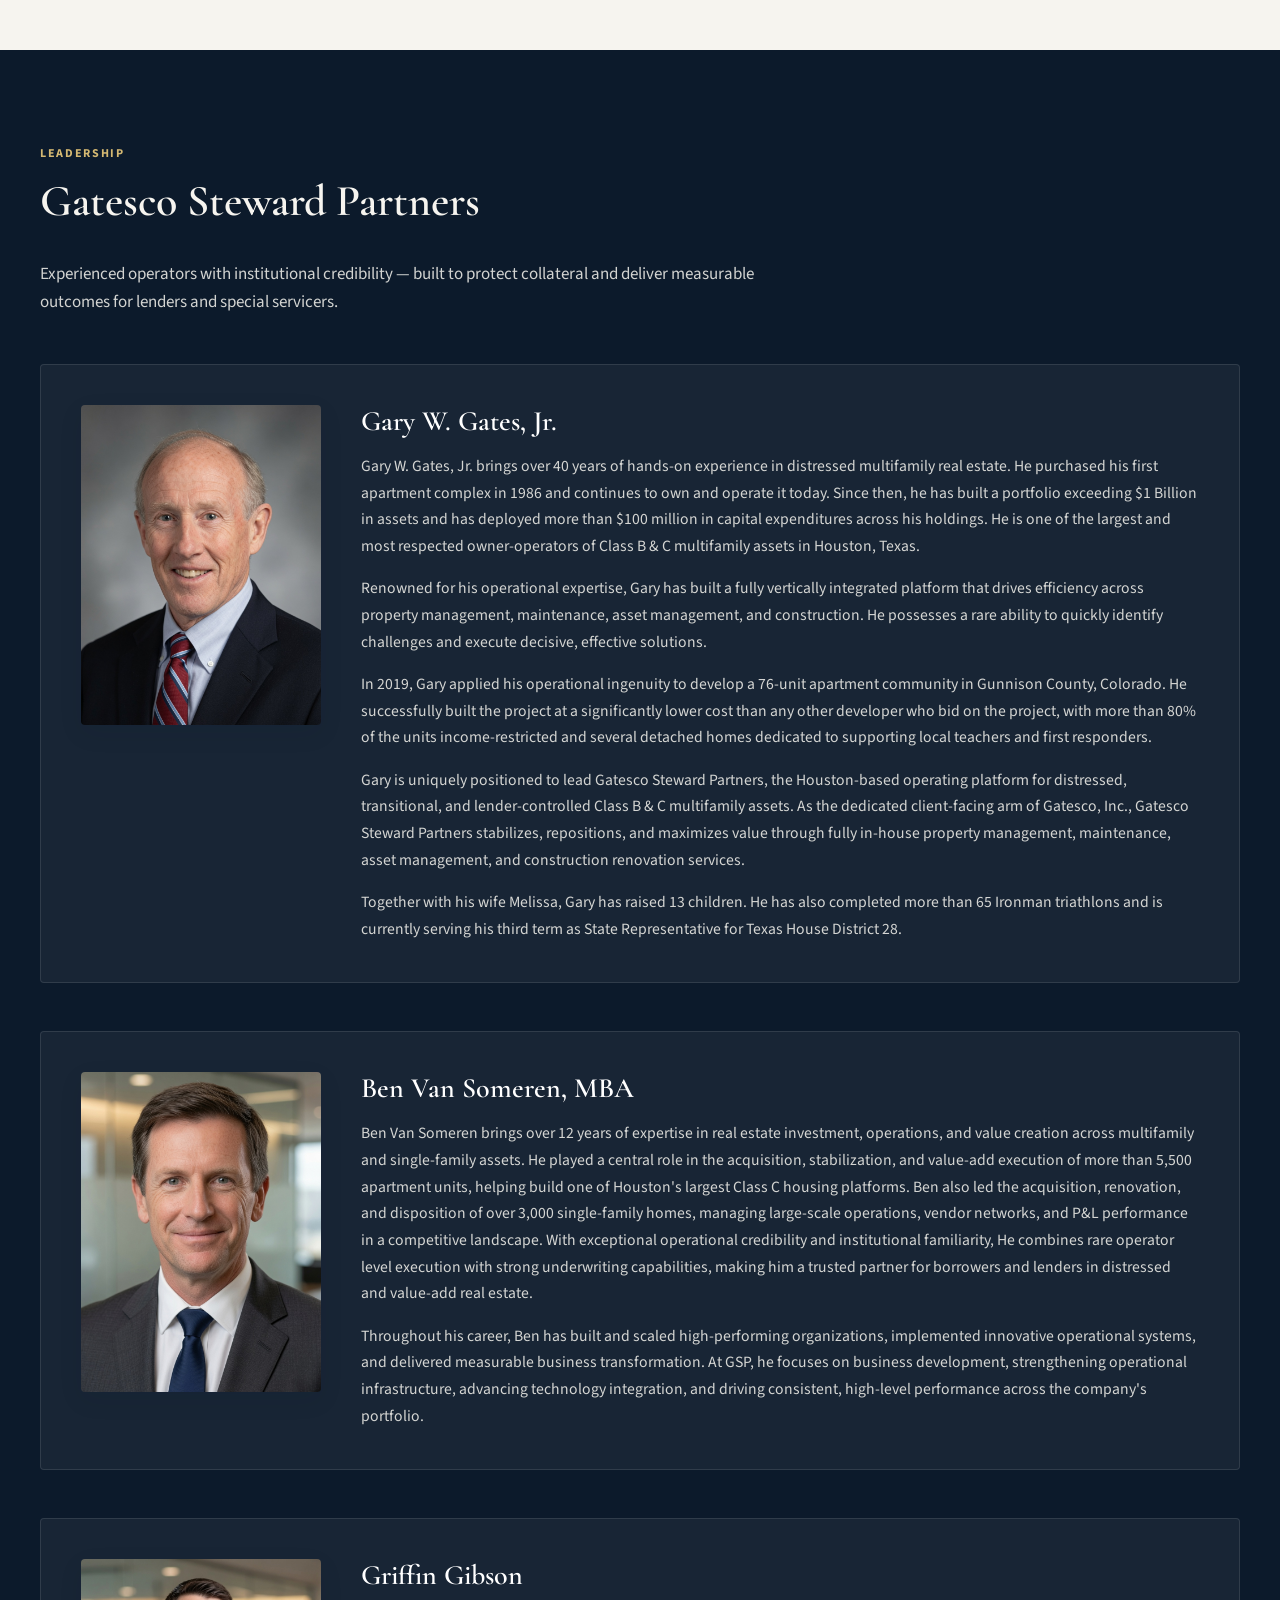
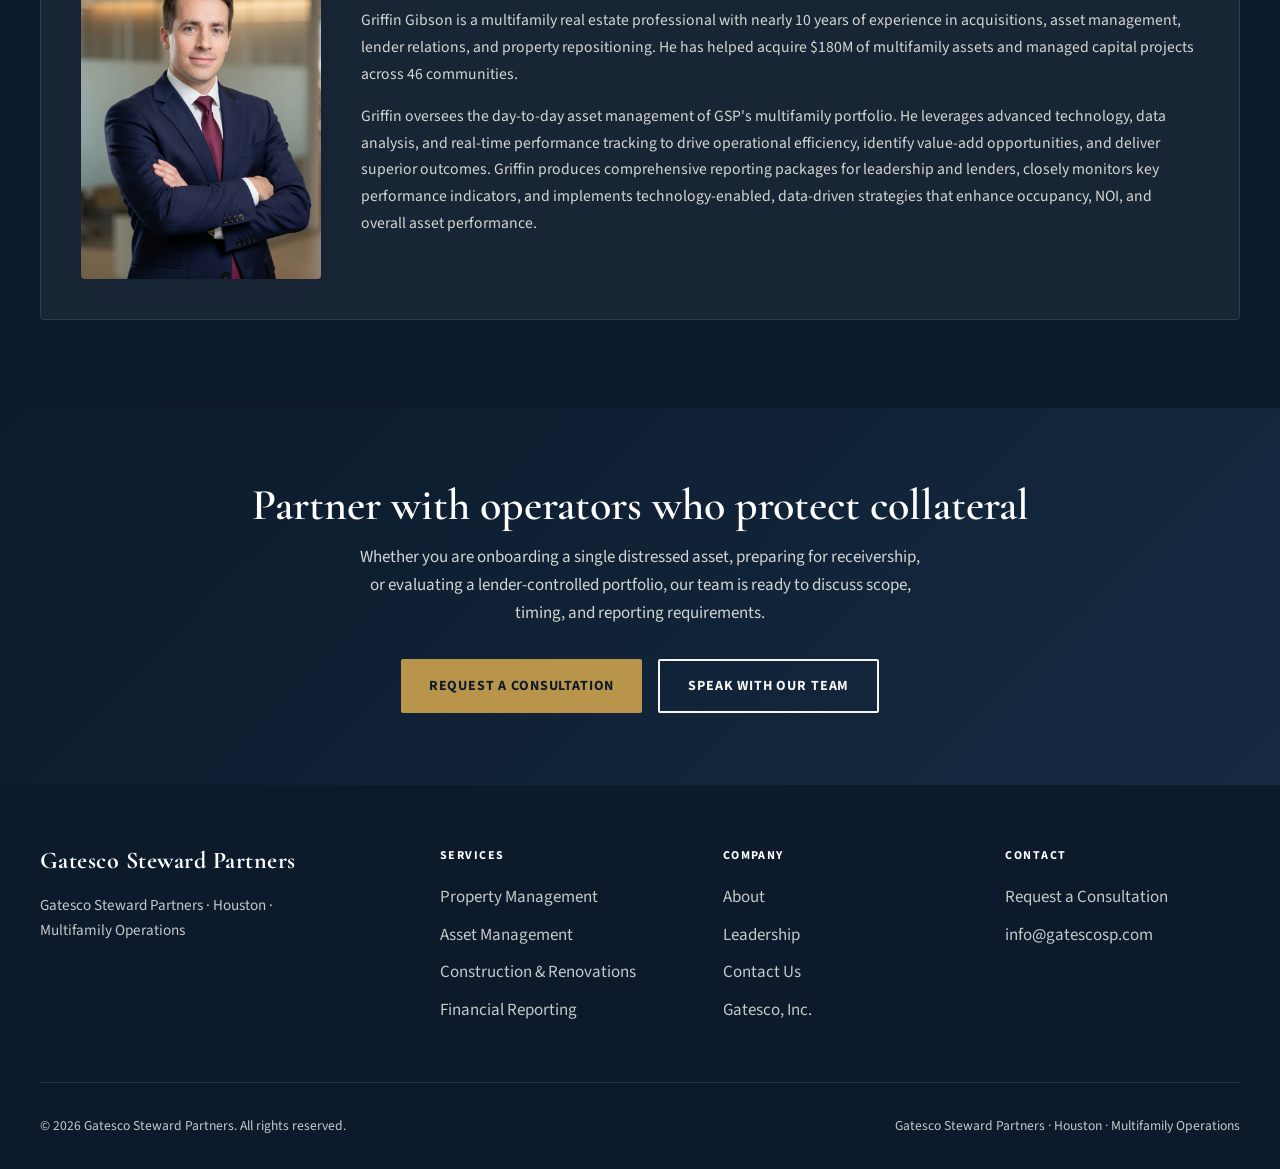
==== commit 4ace4d84: "Remove subsidiary of Gatesco, Inc. footer line site-wide" ====
--- a/about.html
+++ b/about.html
@@ -159,7 +159,6 @@
         <div class="footer-brand">
           <span class="logo-name">Gatesco Steward Partners</span>
           <p>Gatesco Steward Partners · Houston · Multifamily Operations</p>
-          <p style="margin-top: 1rem; font-size: 0.85rem;">A subsidiary of <a href="https://www.gatescoinc.com" target="_blank" rel="noopener">Gatesco, Inc.</a></p>
         </div>
         <div class="footer-col"><h4>Services</h4><ul>
           <li><a href="property-management.html">Property Management</a></li>
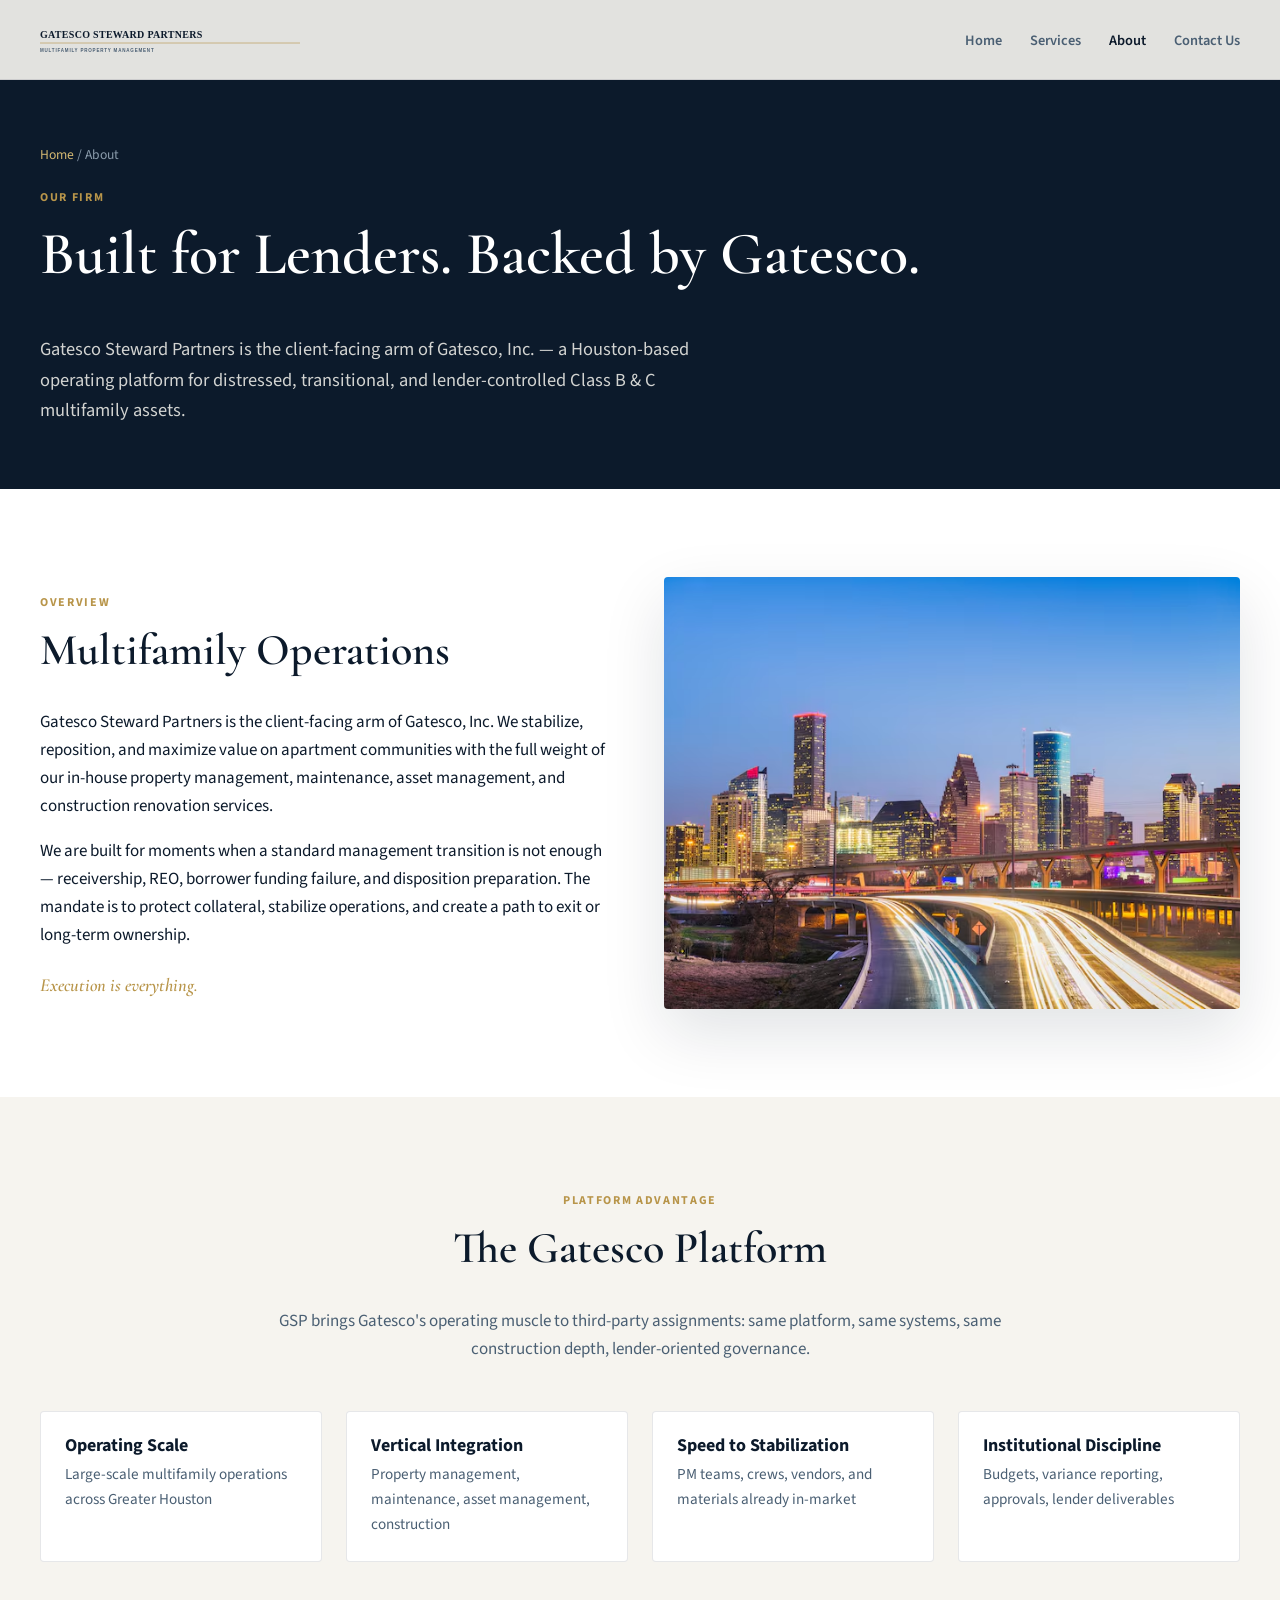
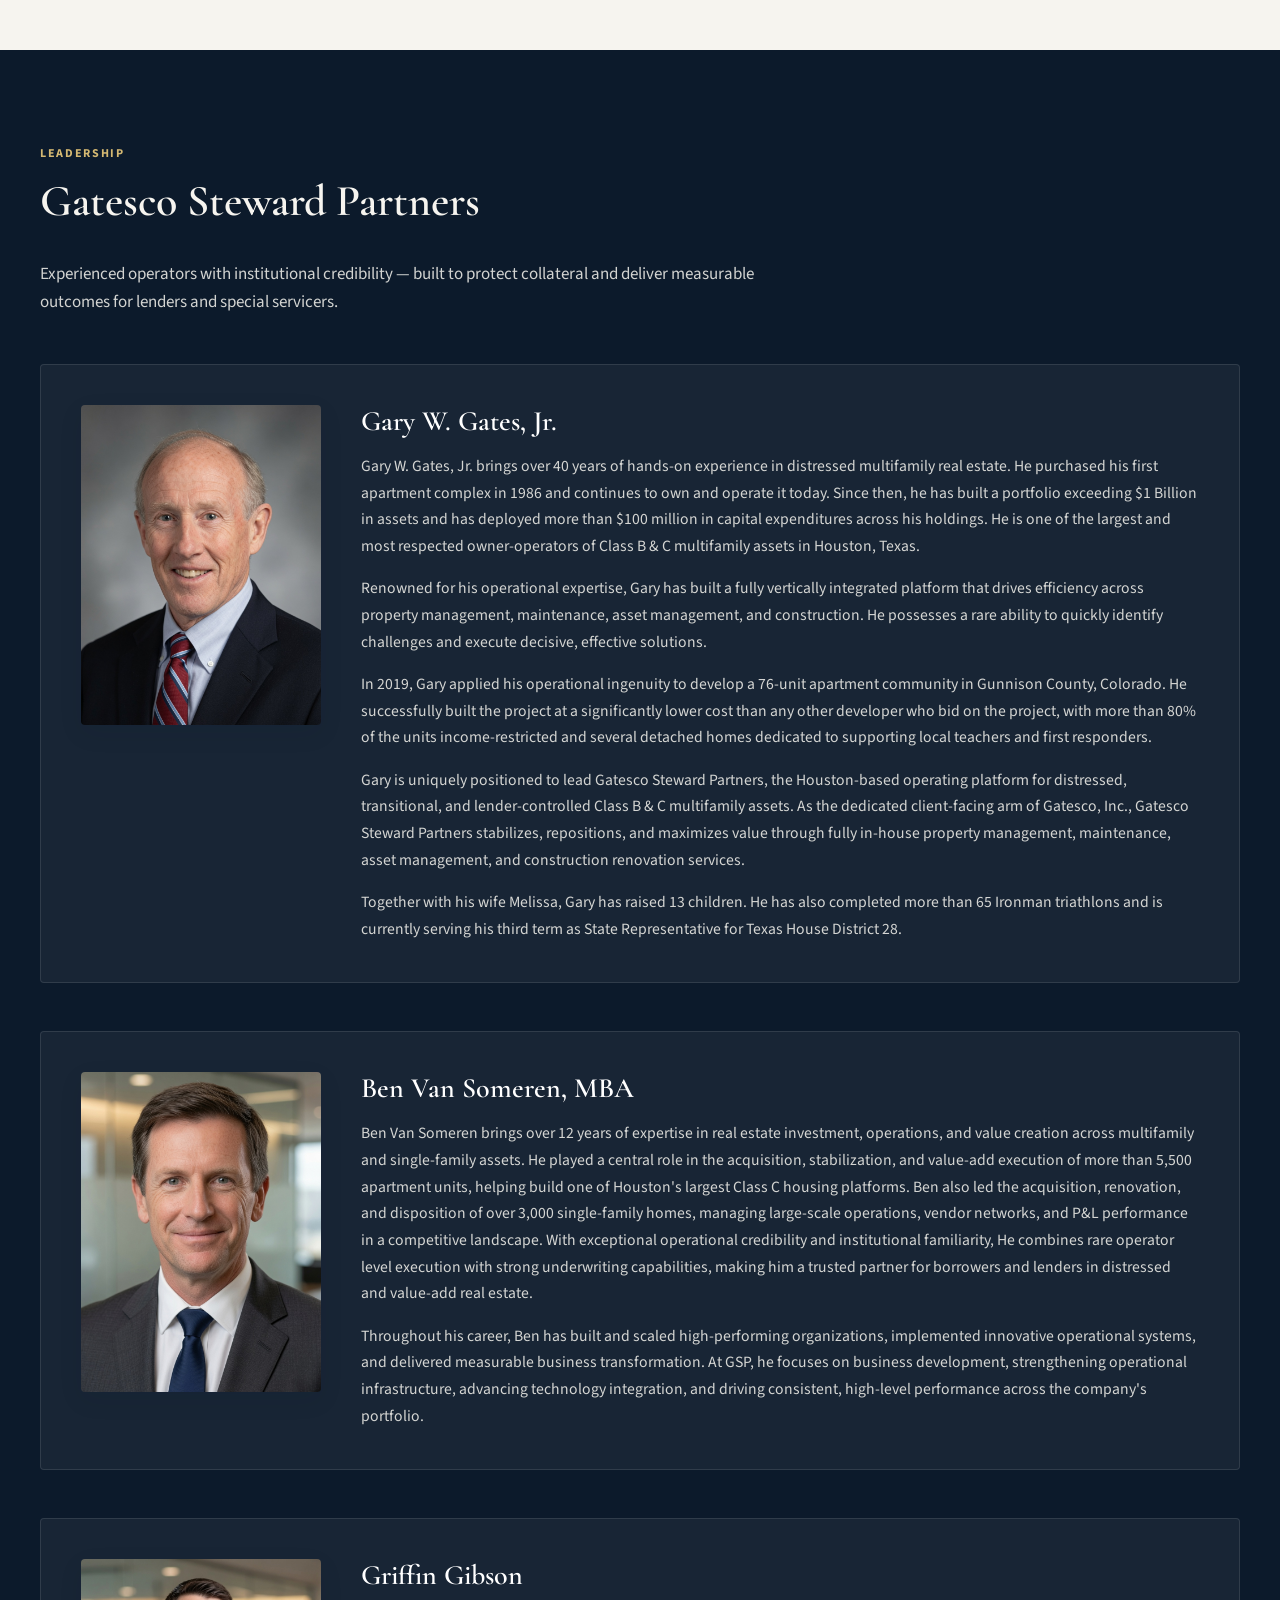
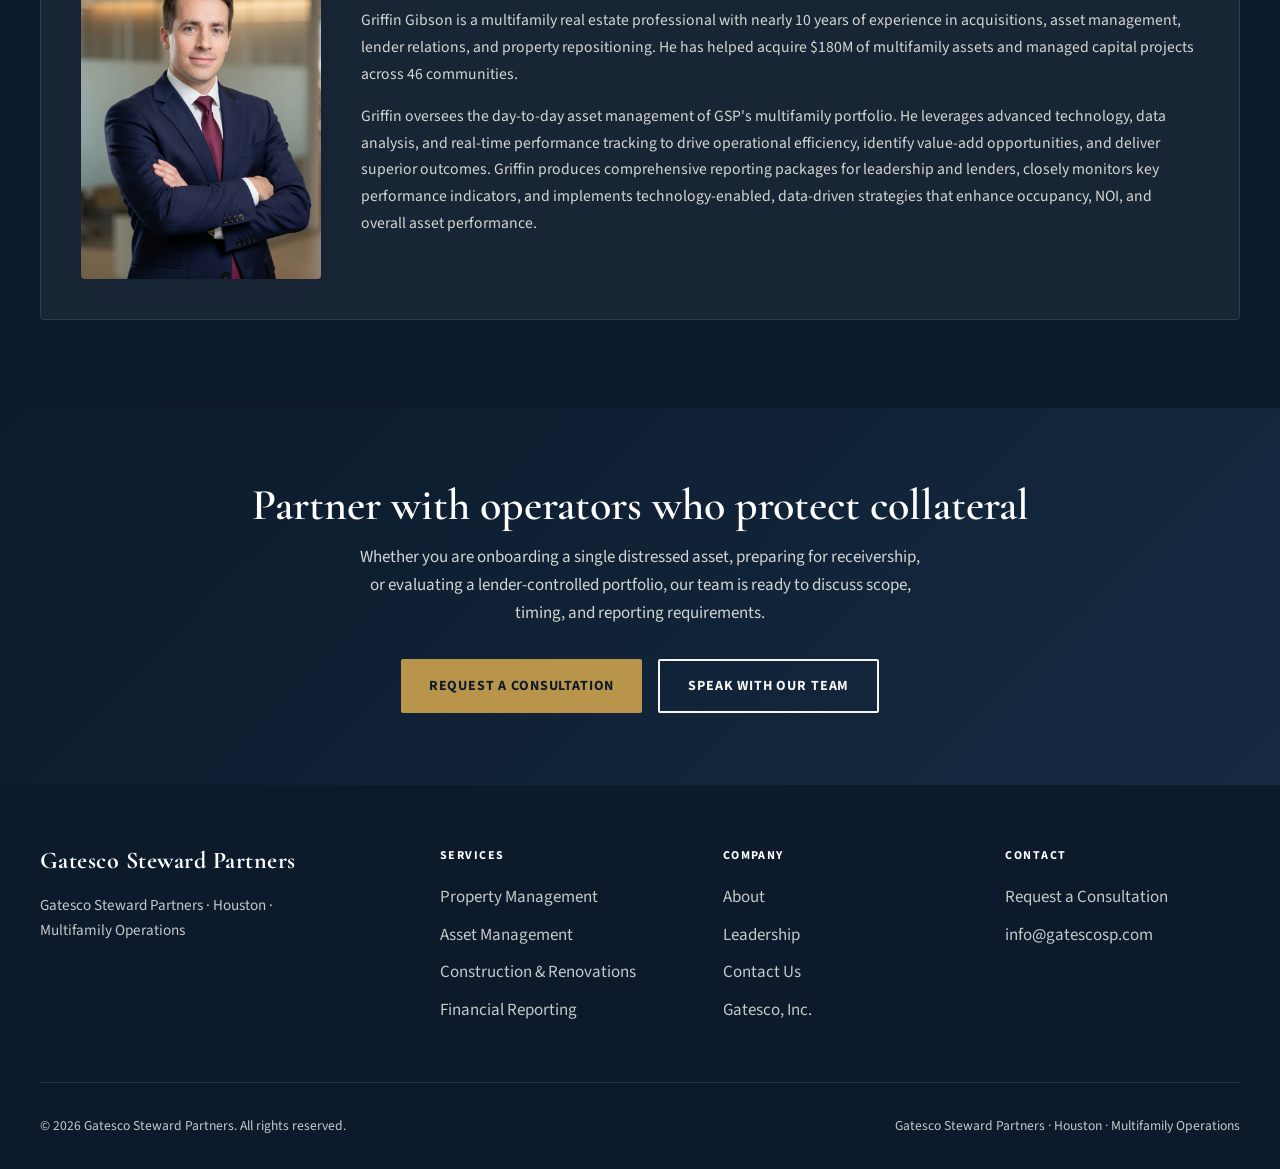
==== commit 25b6eec7: "Use website header logo lockup in site navigation Replace text brand mark with the Multifamily Prope" ====
--- a/about.html
+++ b/about.html
@@ -13,9 +13,8 @@
 <body>
   <header class="site-header">
     <div class="container header-inner">
-      <a href="index.html" class="logo">
-        <span class="logo-name">Gatesco Steward Partners</span>
-        <span class="logo-tagline">Houston · Multifamily Operations</span>
+      <a href="index.html" class="logo" aria-label="Gatesco Steward Partners home">
+        <img src="images/logos/gsp-website-header-light.svg" alt="Gatesco Steward Partners — Multifamily Property Management" class="logo-img" width="280" height="36">
       </a>
       <nav class="nav-main" aria-label="Main navigation">
         <ul class="nav-links">
--- a/css/styles.css
+++ b/css/styles.css
@@ -125,6 +125,15 @@
   display: flex;
   flex-direction: column;
   gap: 0.1rem;
+  flex-shrink: 0;
+  max-width: min(280px, 52vw);
+}
+
+.logo-img {
+  display: block;
+  width: 100%;
+  max-width: 280px;
+  height: auto;
 }
 
 .logo-name {
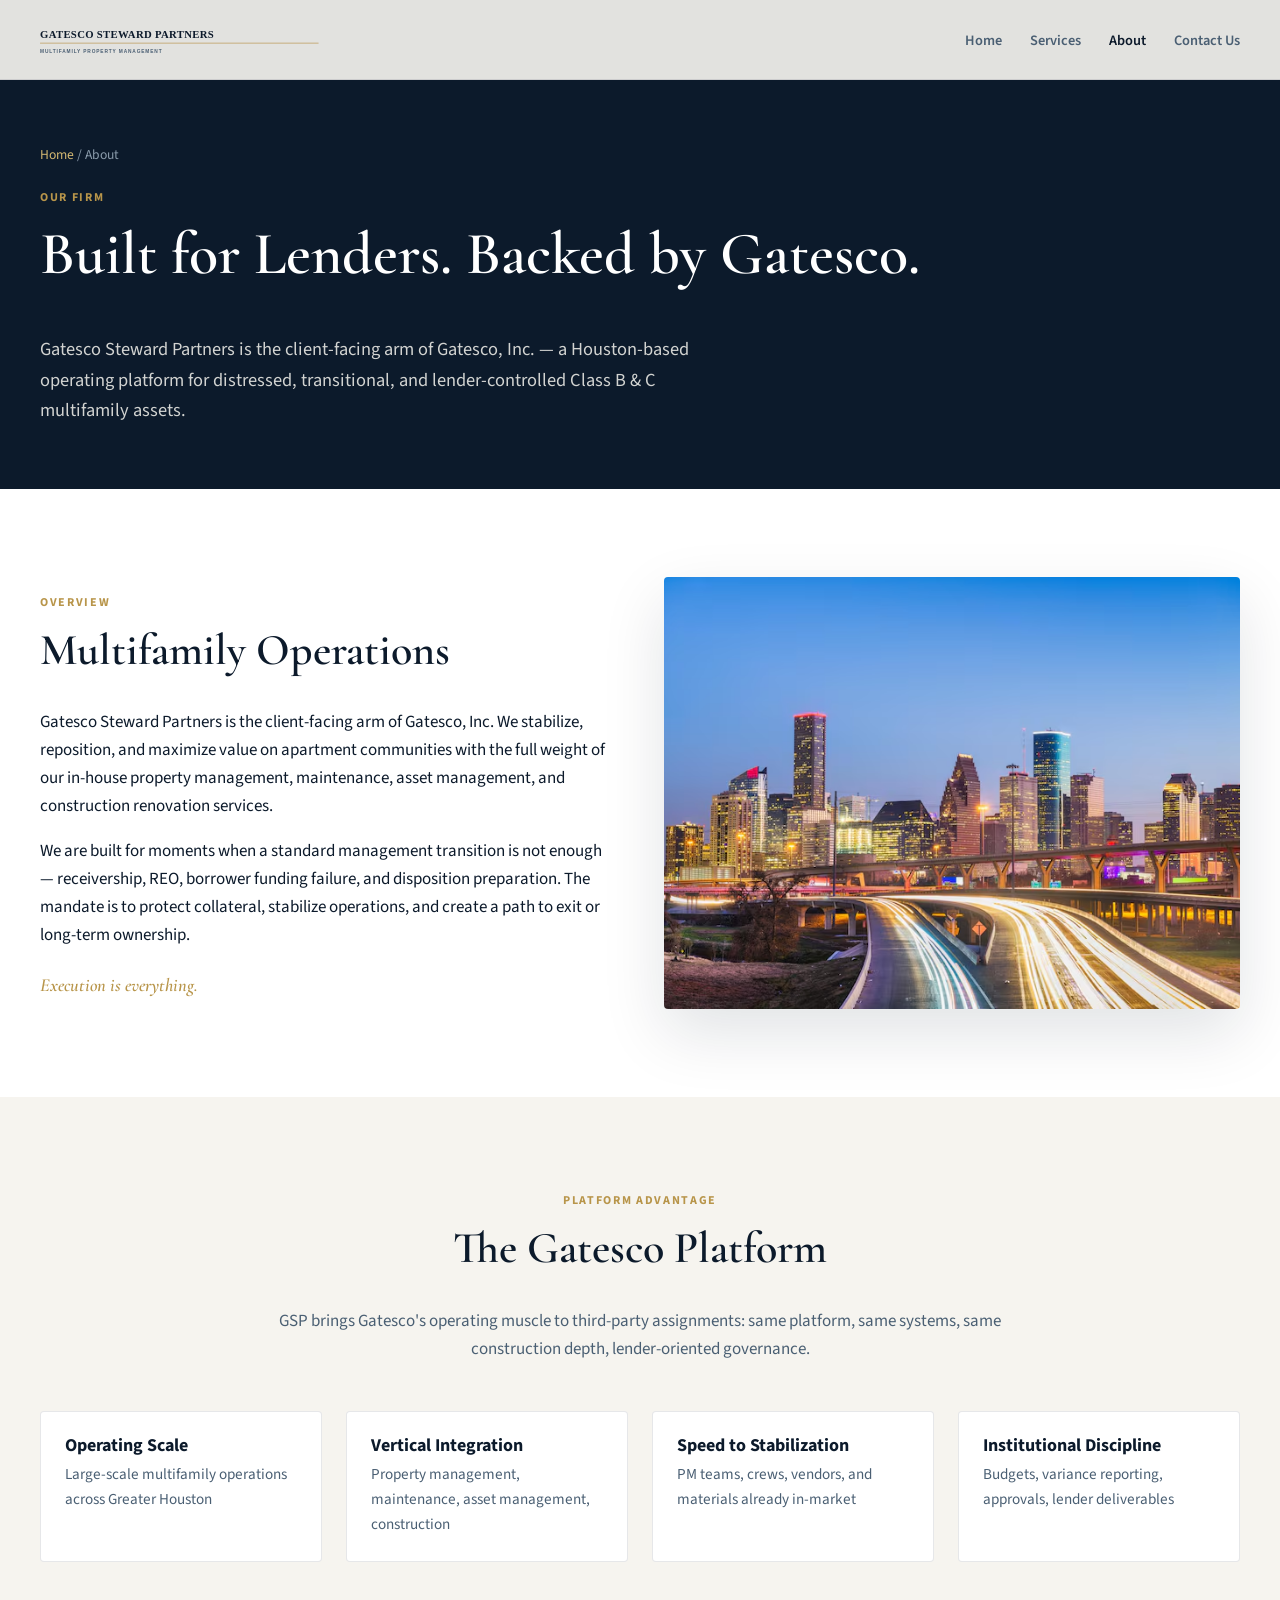
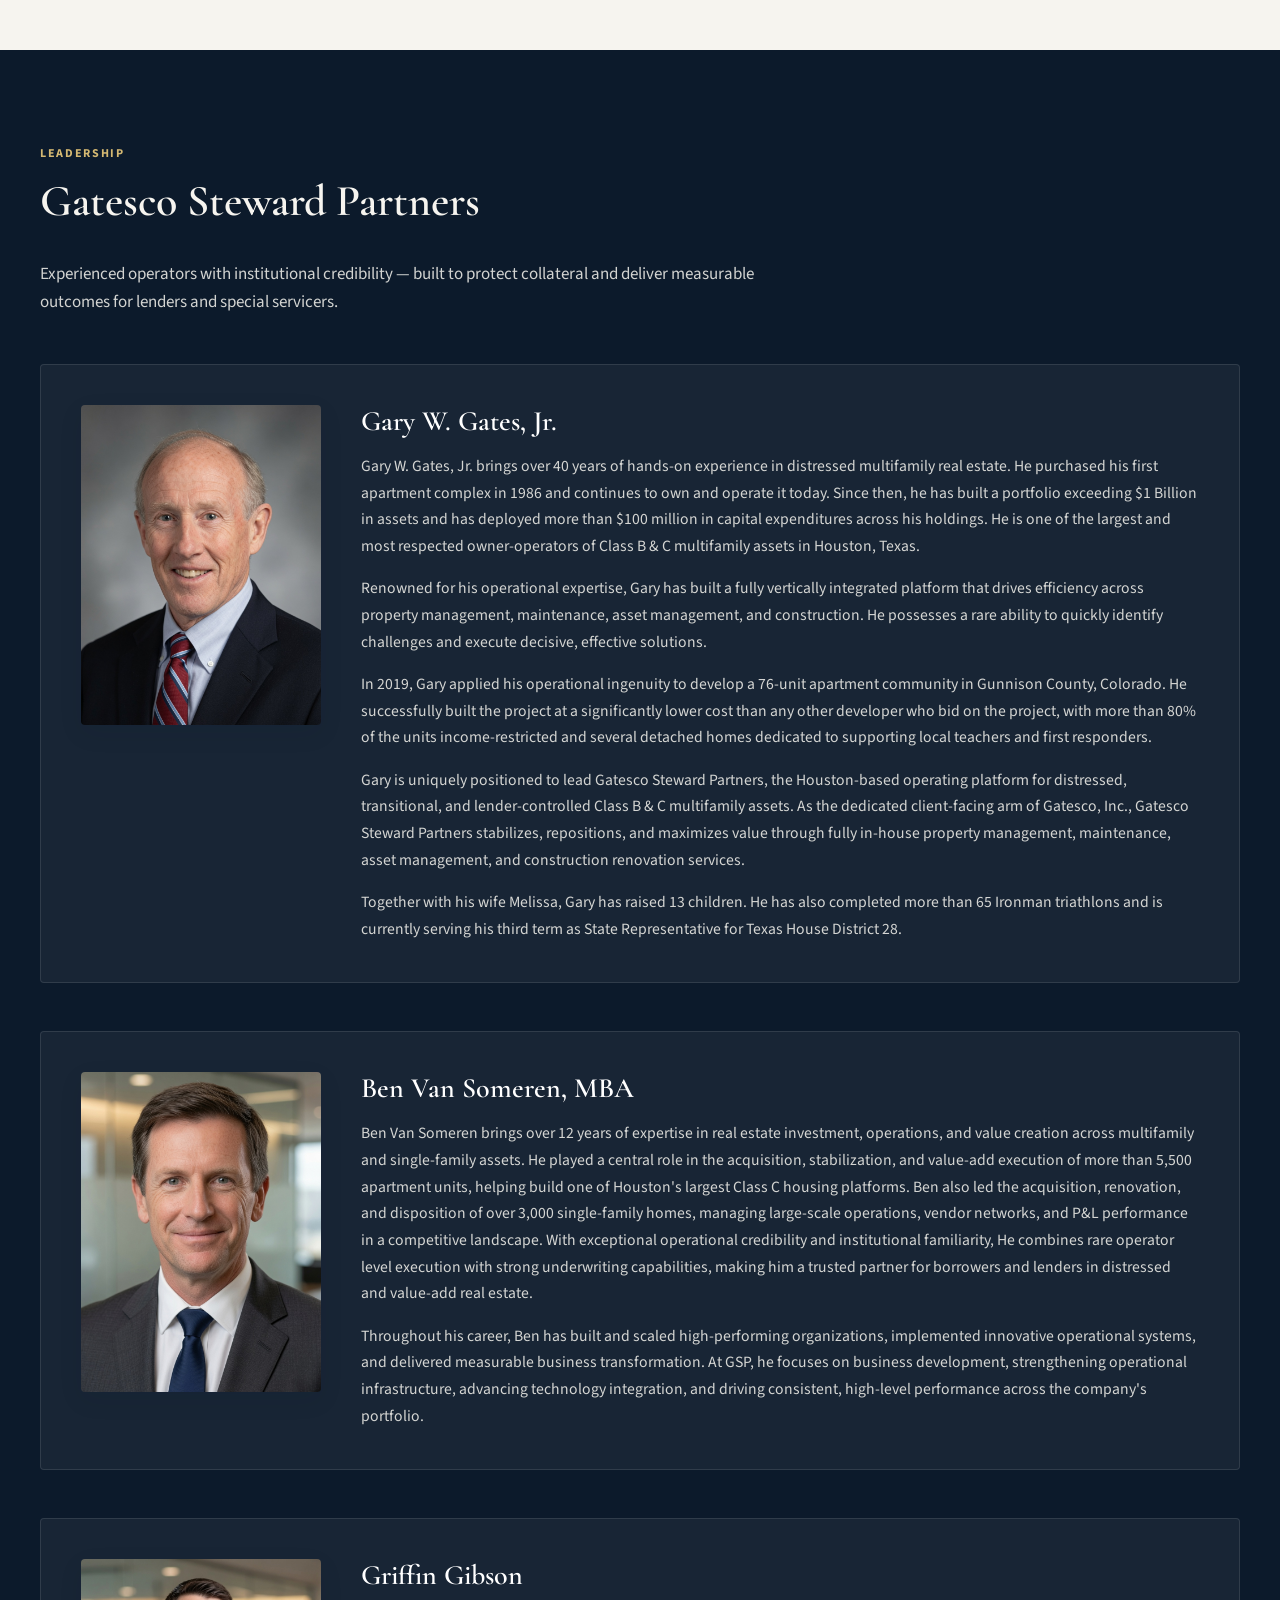
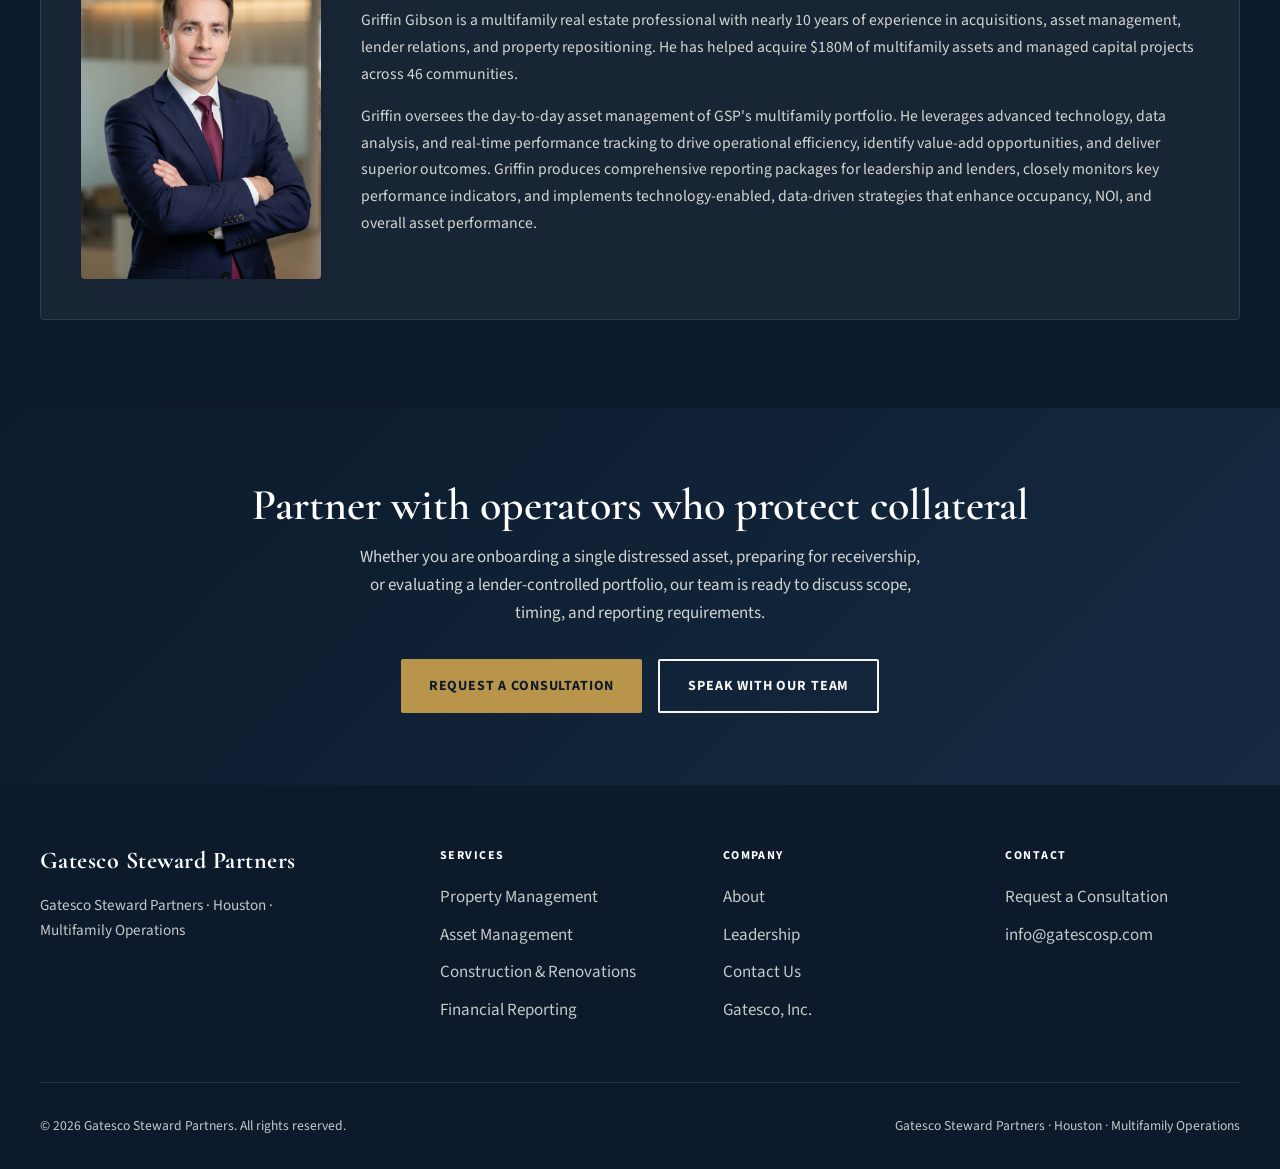
==== commit 3ba98450: "Slightly enlarge website header logo" ====
--- a/about.html
+++ b/about.html
@@ -14,7 +14,7 @@
   <header class="site-header">
     <div class="container header-inner">
       <a href="index.html" class="logo" aria-label="Gatesco Steward Partners home">
-        <img src="images/logos/gsp-website-header-light.svg" alt="Gatesco Steward Partners — Multifamily Property Management" class="logo-img" width="280" height="36">
+        <img src="images/logos/gsp-website-header-light.svg" alt="Gatesco Steward Partners — Multifamily Property Management" class="logo-img" width="340" height="44">
       </a>
       <nav class="nav-main" aria-label="Main navigation">
         <ul class="nav-links">
--- a/css/styles.css
+++ b/css/styles.css
@@ -126,13 +126,13 @@
   flex-direction: column;
   gap: 0.1rem;
   flex-shrink: 0;
-  max-width: min(280px, 52vw);
+  max-width: min(340px, 58vw);
 }
 
 .logo-img {
   display: block;
   width: 100%;
-  max-width: 280px;
+  max-width: 340px;
   height: auto;
 }
 
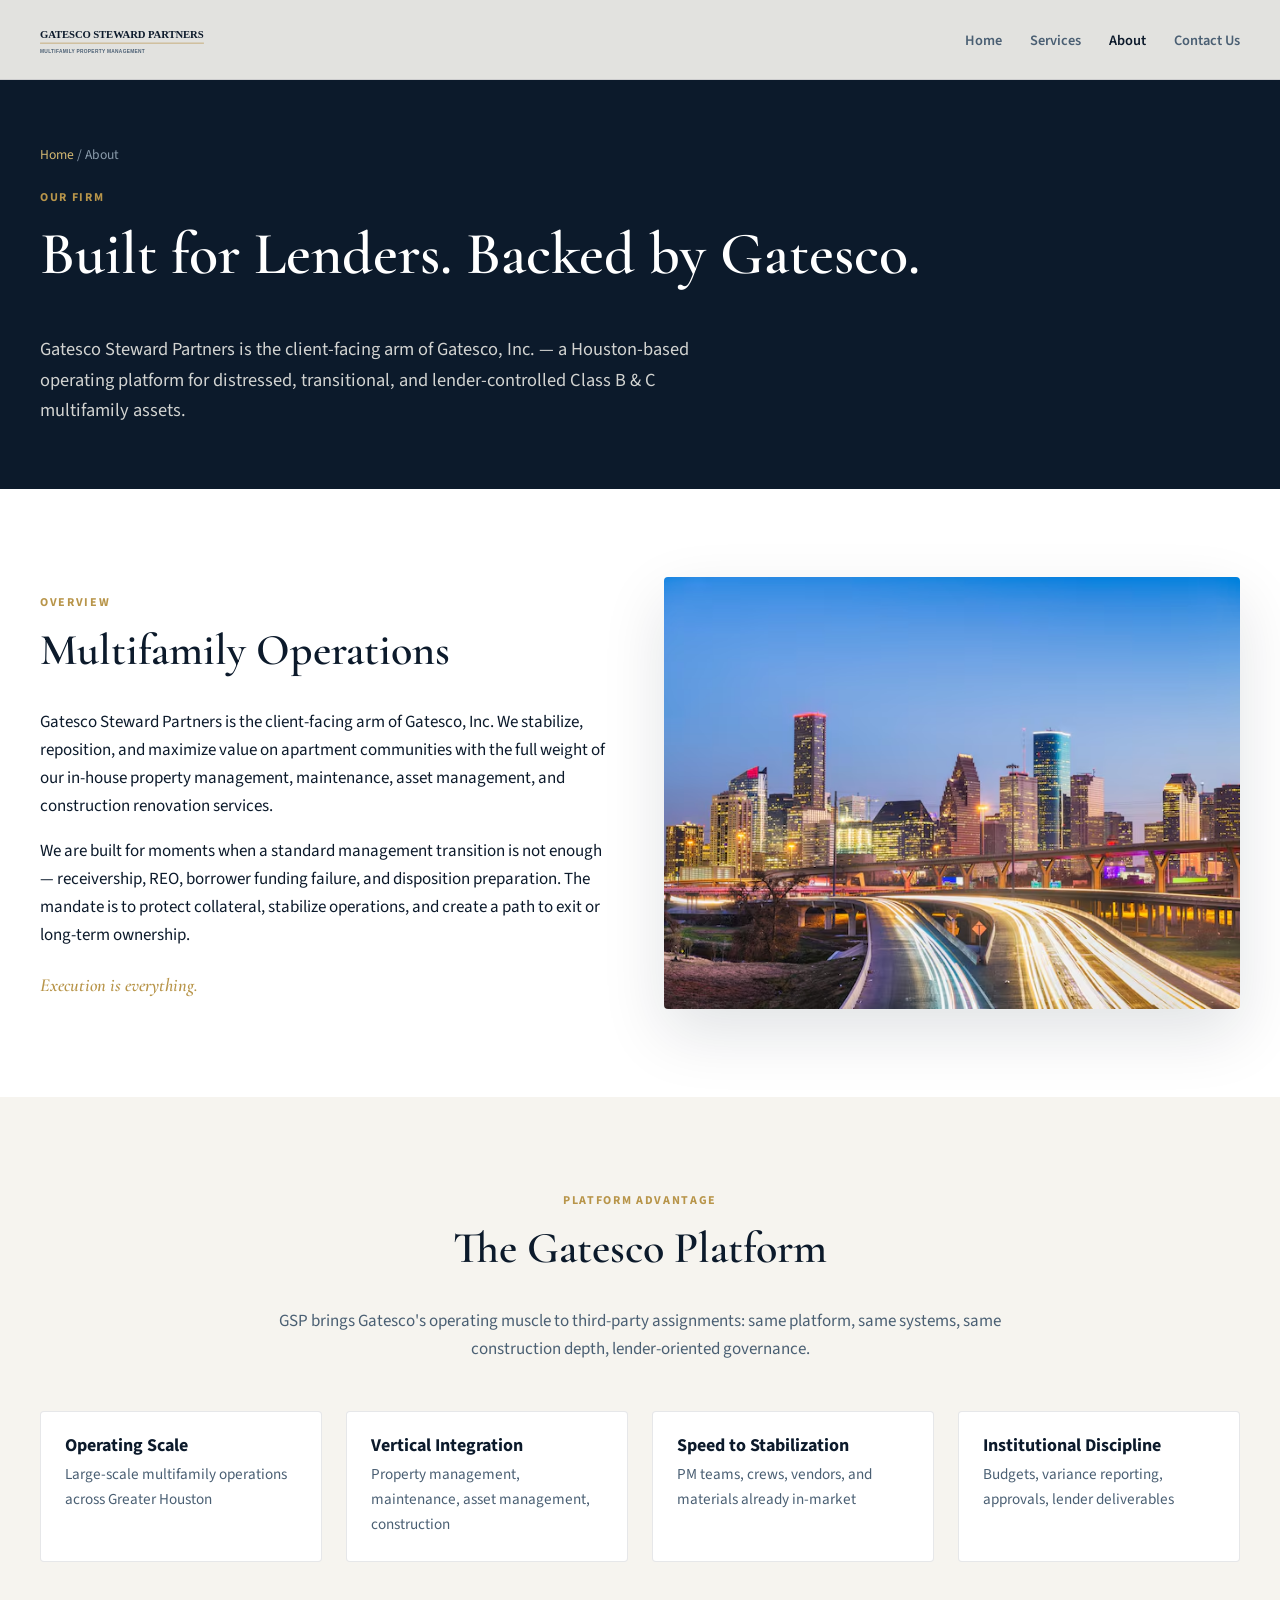
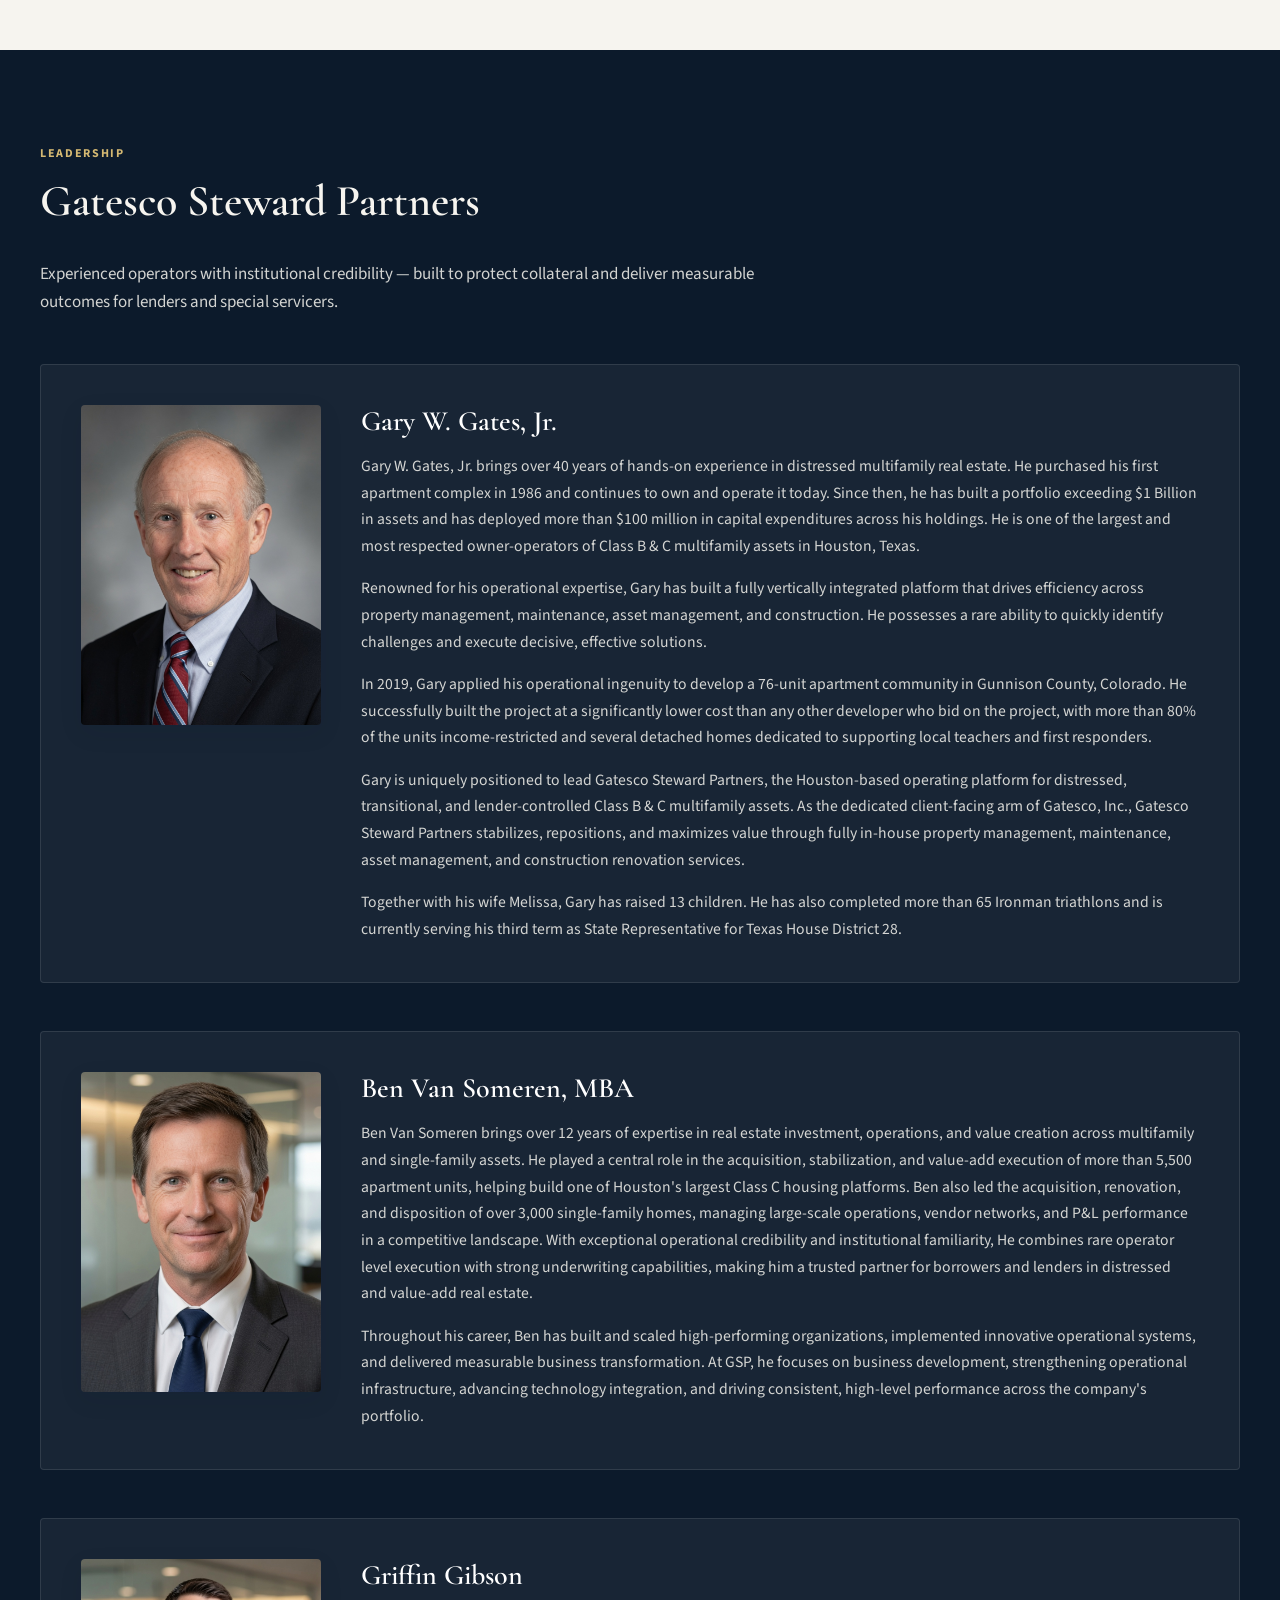
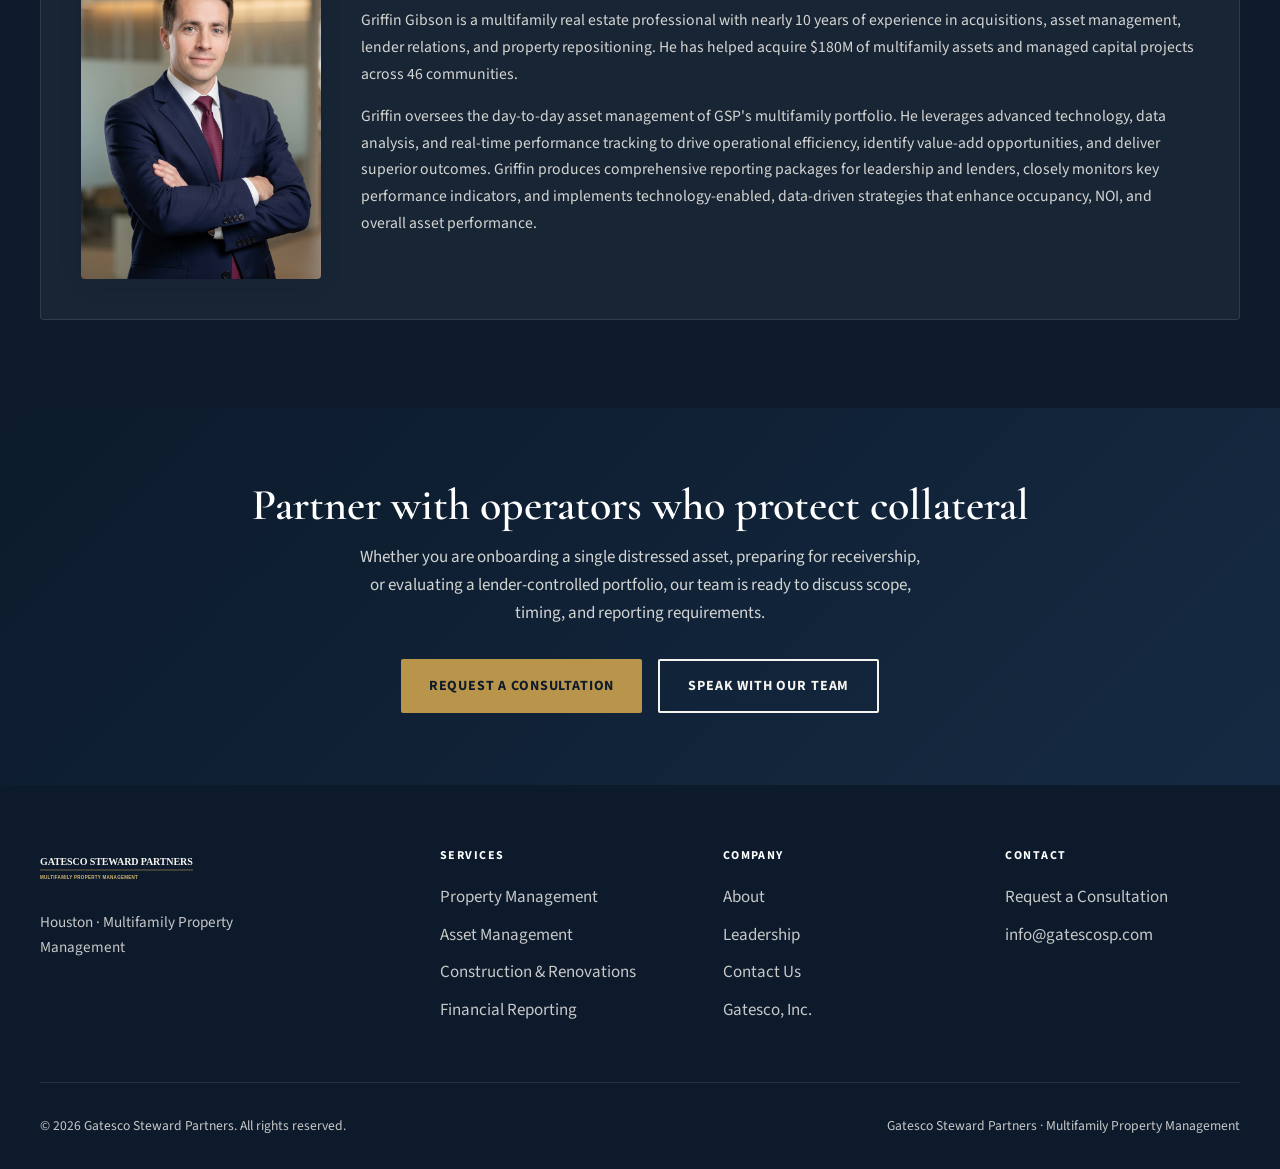
==== commit b0879b45: "Deploy aligned logo across website header, footer, and favicon Use the ment-under-R lockup for light" ====
--- a/about.html
+++ b/about.html
@@ -9,12 +9,13 @@
   <link rel="preconnect" href="https://fonts.gstatic.com" crossorigin>
   <link href="https://fonts.googleapis.com/css2?family=Cormorant+Garamond:wght@500;600;700&family=Source+Sans+3:wght@400;600;700&display=swap" rel="stylesheet">
   <link rel="stylesheet" href="css/styles.css">
+  <link rel="icon" href="images/logos/gsp-favicon.svg" type="image/svg+xml">
 </head>
 <body>
   <header class="site-header">
     <div class="container header-inner">
       <a href="index.html" class="logo" aria-label="Gatesco Steward Partners home">
-        <img src="images/logos/gsp-website-header-light.svg" alt="Gatesco Steward Partners — Multifamily Property Management" class="logo-img" width="340" height="44">
+        <img src="images/logos/gsp-website-header-light.svg?v=3" alt="Gatesco Steward Partners — Multifamily Property Management" class="logo-img" width="420" height="54">
       </a>
       <nav class="nav-main" aria-label="Main navigation">
         <ul class="nav-links">
@@ -156,8 +157,10 @@
     <div class="container">
       <div class="footer-grid">
         <div class="footer-brand">
-          <span class="logo-name">Gatesco Steward Partners</span>
-          <p>Gatesco Steward Partners · Houston · Multifamily Operations</p>
+          <a href="index.html" class="footer-logo" aria-label="Gatesco Steward Partners home">
+            <img src="images/logos/gsp-website-header-dark.svg?v=3" alt="Gatesco Steward Partners — Multifamily Property Management" class="footer-logo-img" width="280" height="36">
+          </a>
+          <p>Houston · Multifamily Property Management</p>
         </div>
         <div class="footer-col"><h4>Services</h4><ul>
           <li><a href="property-management.html">Property Management</a></li>
@@ -178,7 +181,7 @@
       </div>
       <div class="footer-bottom">
         <span>&copy; 2026 Gatesco Steward Partners. All rights reserved.</span>
-        <span>Gatesco Steward Partners · Houston · Multifamily Operations</span>
+        <span>Gatesco Steward Partners · Multifamily Property Management</span>
       </div>
     </div>
   </footer>
--- a/css/styles.css
+++ b/css/styles.css
@@ -126,13 +126,13 @@
   flex-direction: column;
   gap: 0.1rem;
   flex-shrink: 0;
-  max-width: min(340px, 58vw);
+  max-width: min(420px, 62vw);
 }
 
 .logo-img {
   display: block;
   width: 100%;
-  max-width: 340px;
+  max-width: 420px;
   height: auto;
 }
 
@@ -831,6 +831,18 @@
 
 .footer-brand .logo-name {
   color: var(--white);
+}
+
+.footer-logo {
+  display: inline-block;
+  max-width: min(280px, 100%);
+}
+
+.footer-logo-img {
+  display: block;
+  width: 100%;
+  max-width: 280px;
+  height: auto;
 }
 
 .footer-brand p {
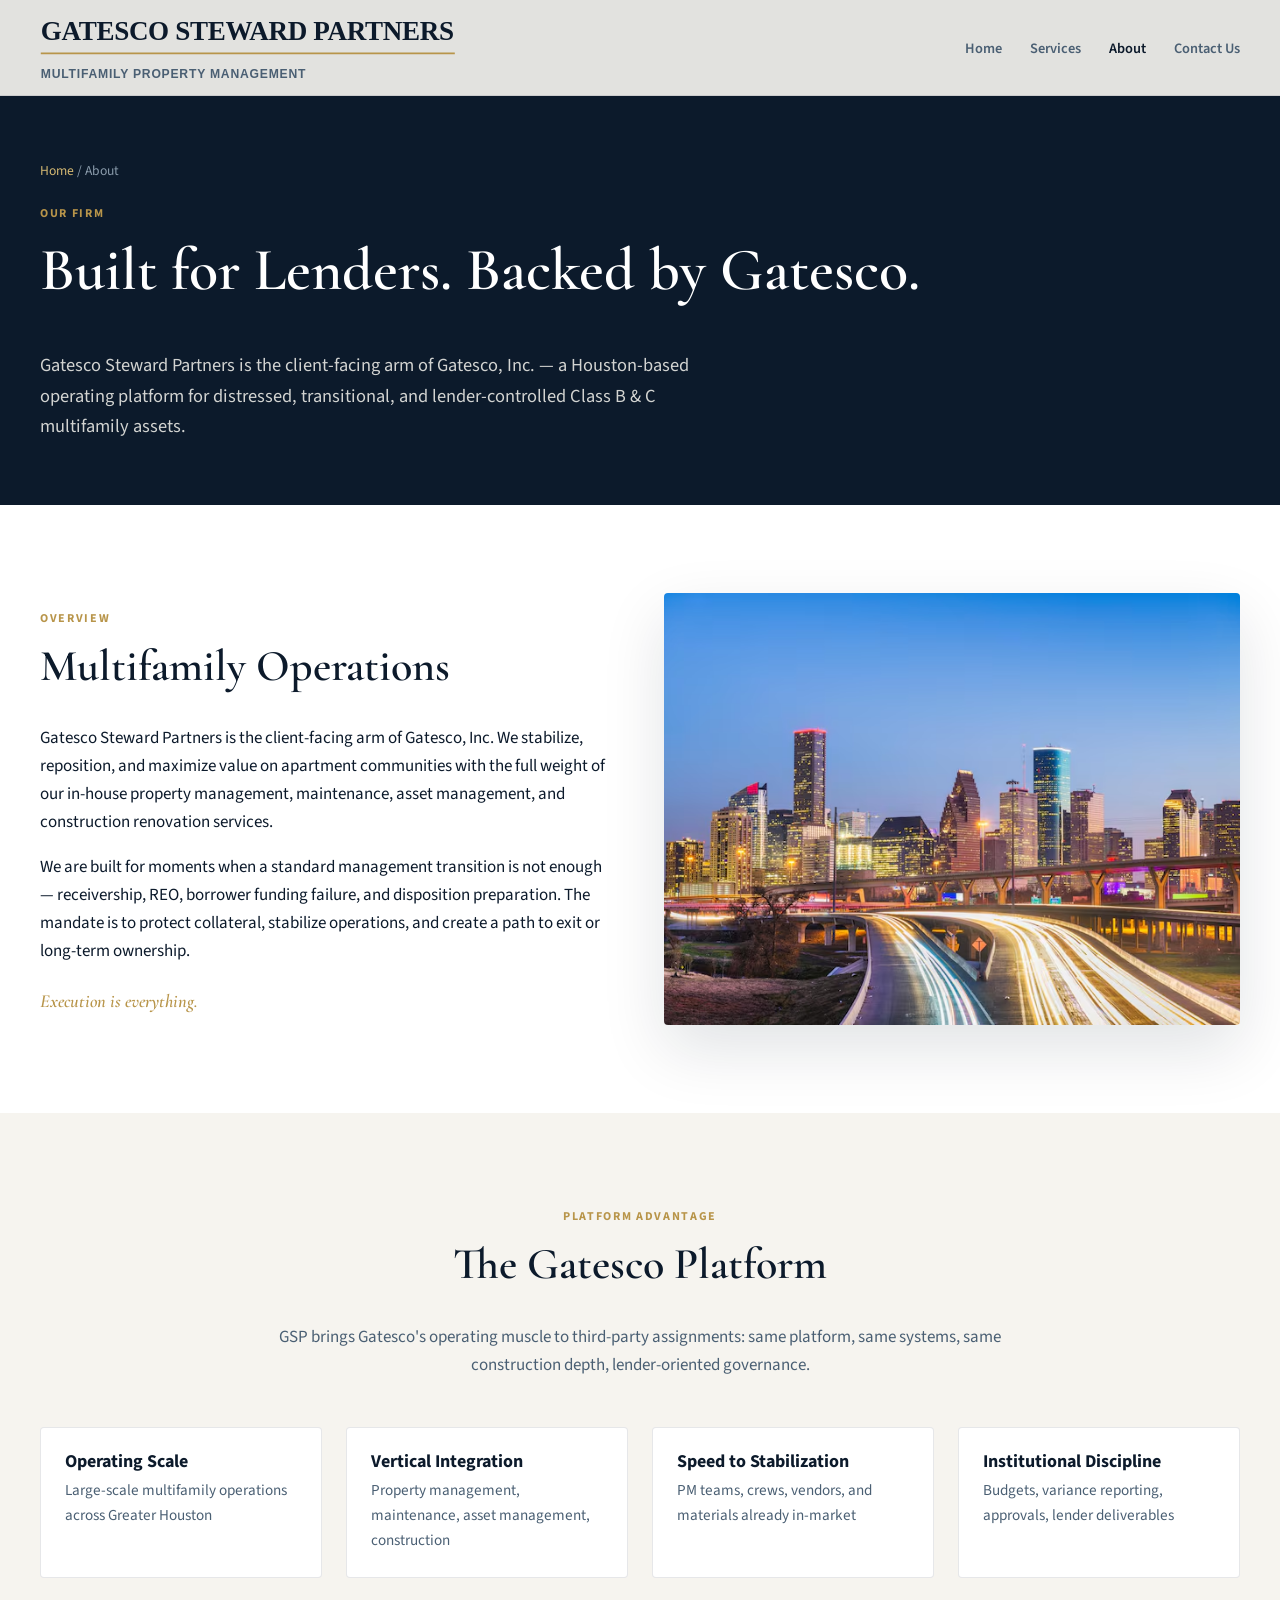
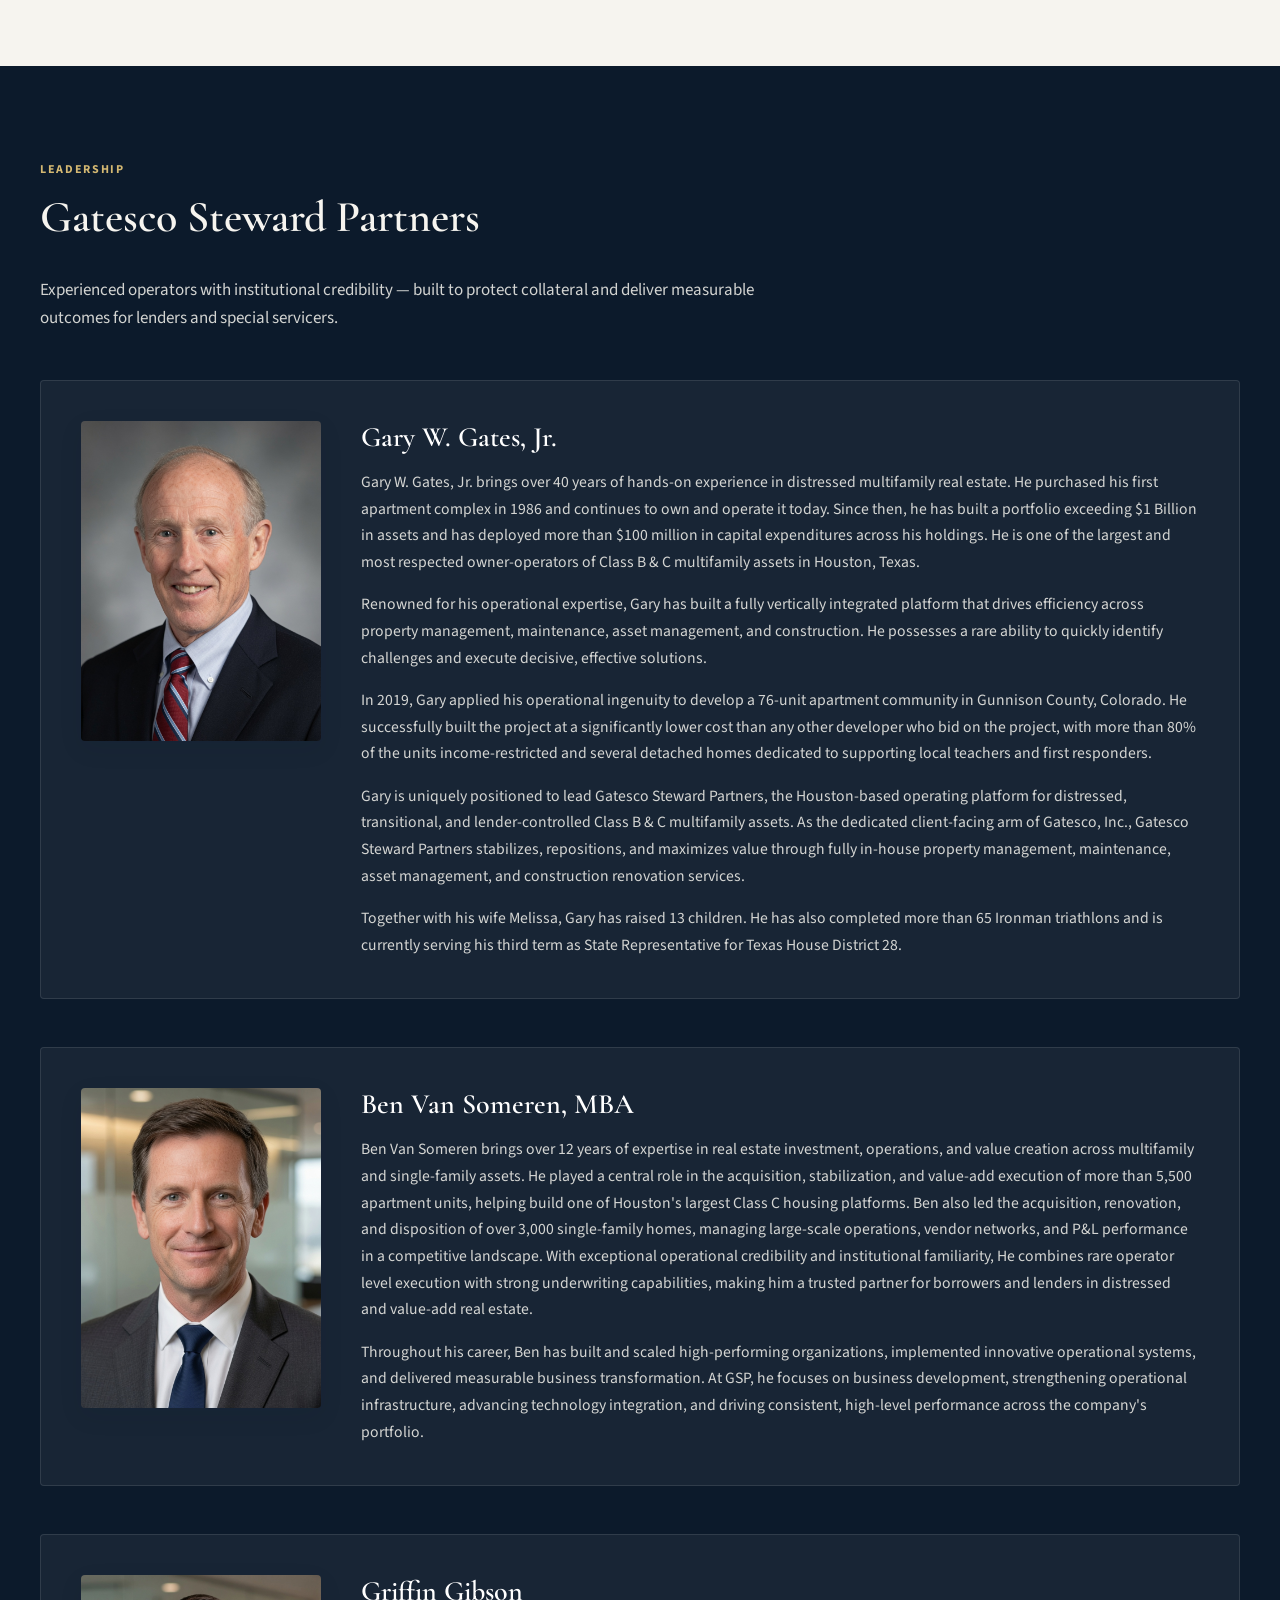
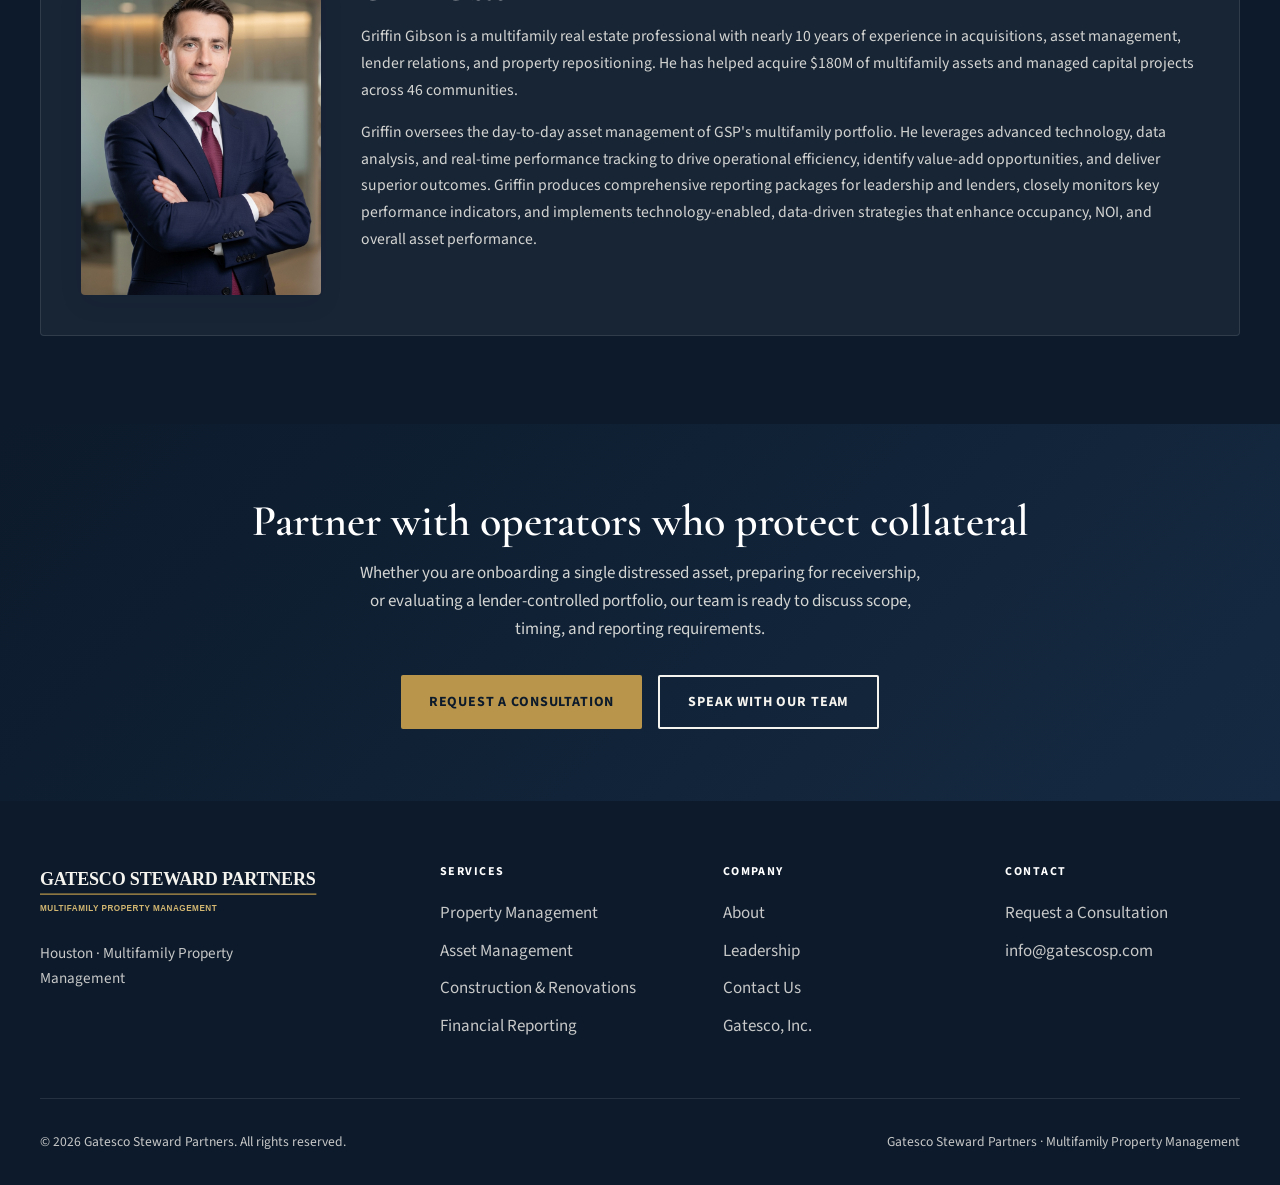
==== commit bbf8b904: "Fill header bar with larger logo Tighten logo viewBox, raise header height to 96px, and scale the lo" ====
--- a/about.html
+++ b/about.html
@@ -15,7 +15,7 @@
   <header class="site-header">
     <div class="container header-inner">
       <a href="index.html" class="logo" aria-label="Gatesco Steward Partners home">
-        <img src="images/logos/gsp-website-header-light.svg?v=3" alt="Gatesco Steward Partners — Multifamily Property Management" class="logo-img" width="420" height="54">
+        <img src="images/logos/gsp-website-header-light.svg?v=4" alt="Gatesco Steward Partners — Multifamily Property Management" class="logo-img" width="480" height="76">
       </a>
       <nav class="nav-main" aria-label="Main navigation">
         <ul class="nav-links">
@@ -158,7 +158,7 @@
       <div class="footer-grid">
         <div class="footer-brand">
           <a href="index.html" class="footer-logo" aria-label="Gatesco Steward Partners home">
-            <img src="images/logos/gsp-website-header-dark.svg?v=3" alt="Gatesco Steward Partners — Multifamily Property Management" class="footer-logo-img" width="280" height="36">
+            <img src="images/logos/gsp-website-header-dark.svg?v=4" alt="Gatesco Steward Partners — Multifamily Property Management" class="footer-logo-img" width="320" height="50">
           </a>
           <p>Houston · Multifamily Property Management</p>
         </div>
--- a/css/styles.css
+++ b/css/styles.css
@@ -13,7 +13,7 @@
   --font-display: "Cormorant Garamond", Georgia, serif;
   --font-body: "Source Sans 3", system-ui, sans-serif;
   --max-width: 1200px;
-  --header-height: 80px;
+  --header-height: 96px;
   --transition: 0.25s cubic-bezier(0.4, 0, 0.2, 1);
 }
 
@@ -123,17 +123,23 @@
 
 .logo {
   display: flex;
-  flex-direction: column;
-  gap: 0.1rem;
-  flex-shrink: 0;
-  max-width: min(420px, 62vw);
+  align-items: center;
+  flex-shrink: 1;
+  min-width: 0;
+  height: 100%;
+  max-width: min(560px, 58vw);
+  padding: 10px 0;
+  box-sizing: border-box;
 }
 
 .logo-img {
   display: block;
-  width: 100%;
-  max-width: 420px;
-  height: auto;
+  width: auto;
+  height: 100%;
+  max-height: 100%;
+  max-width: 100%;
+  object-fit: contain;
+  object-position: left center;
 }
 
 .logo-name {
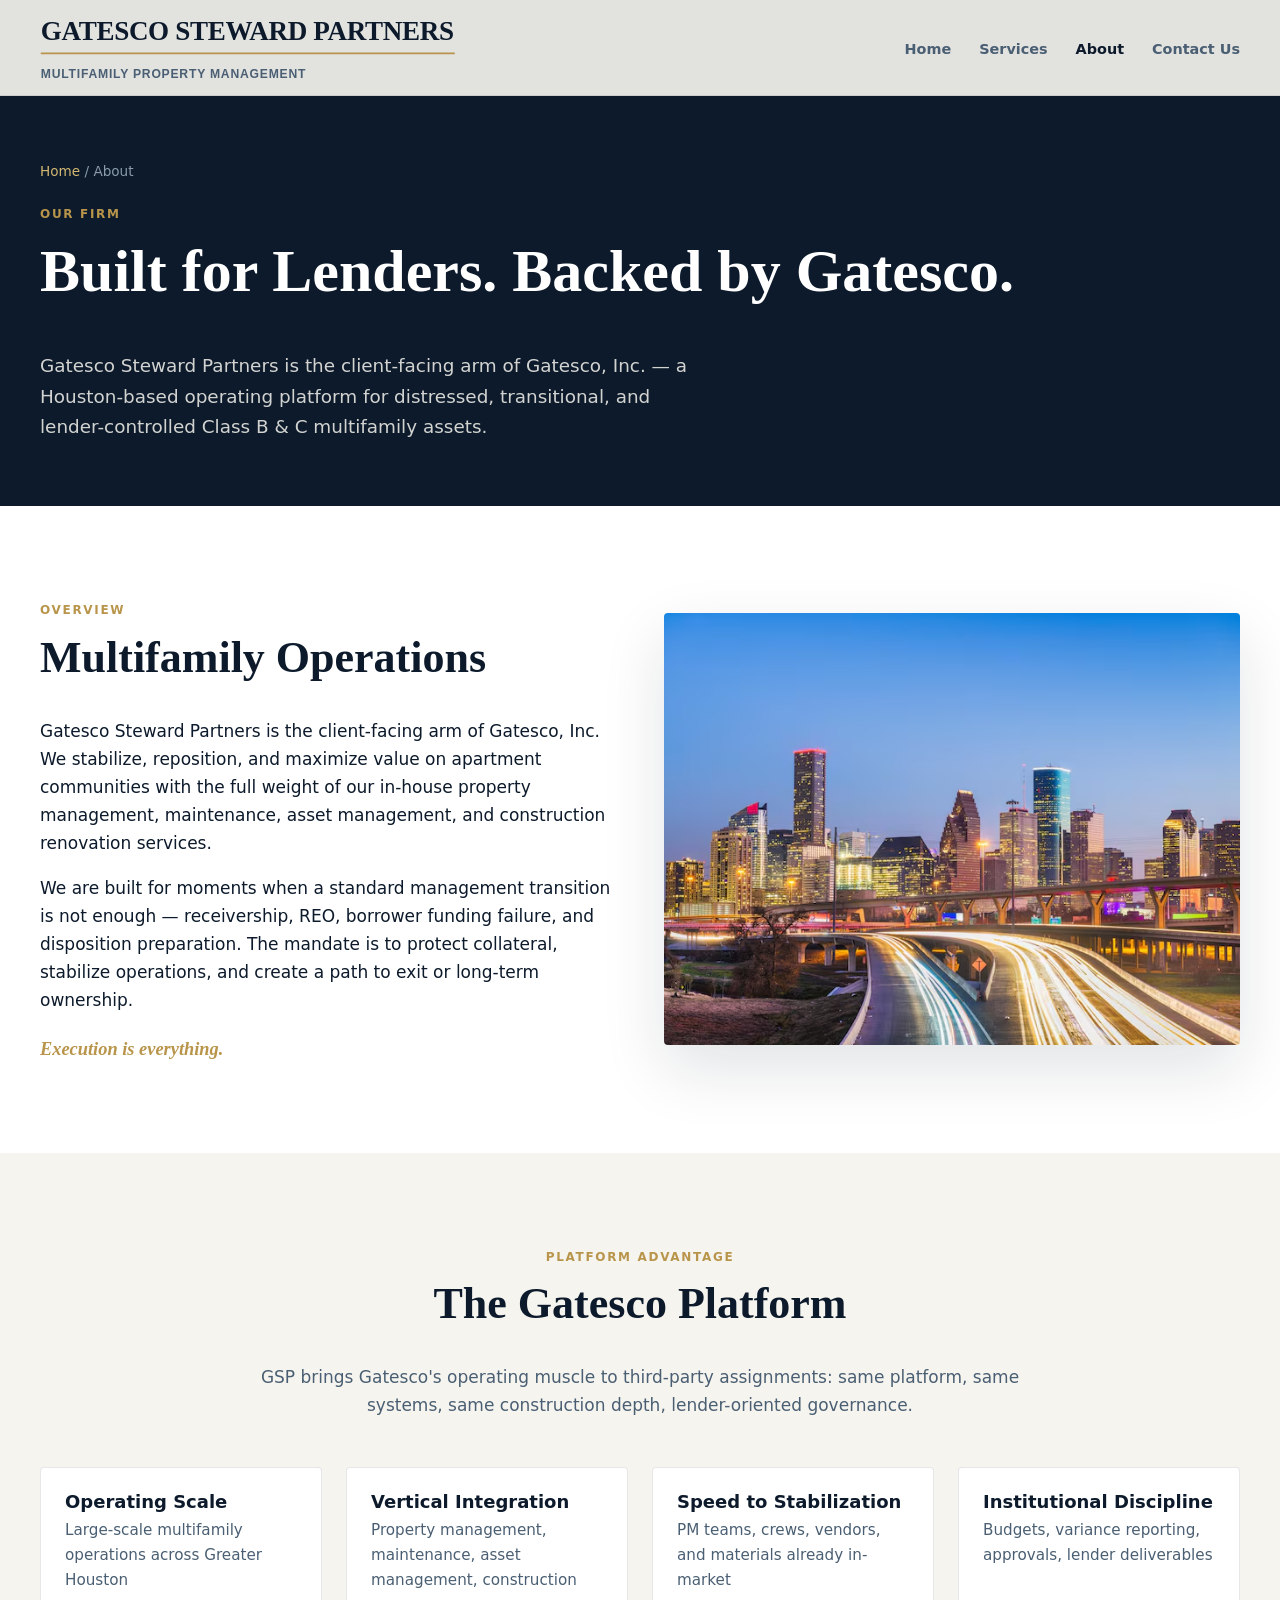
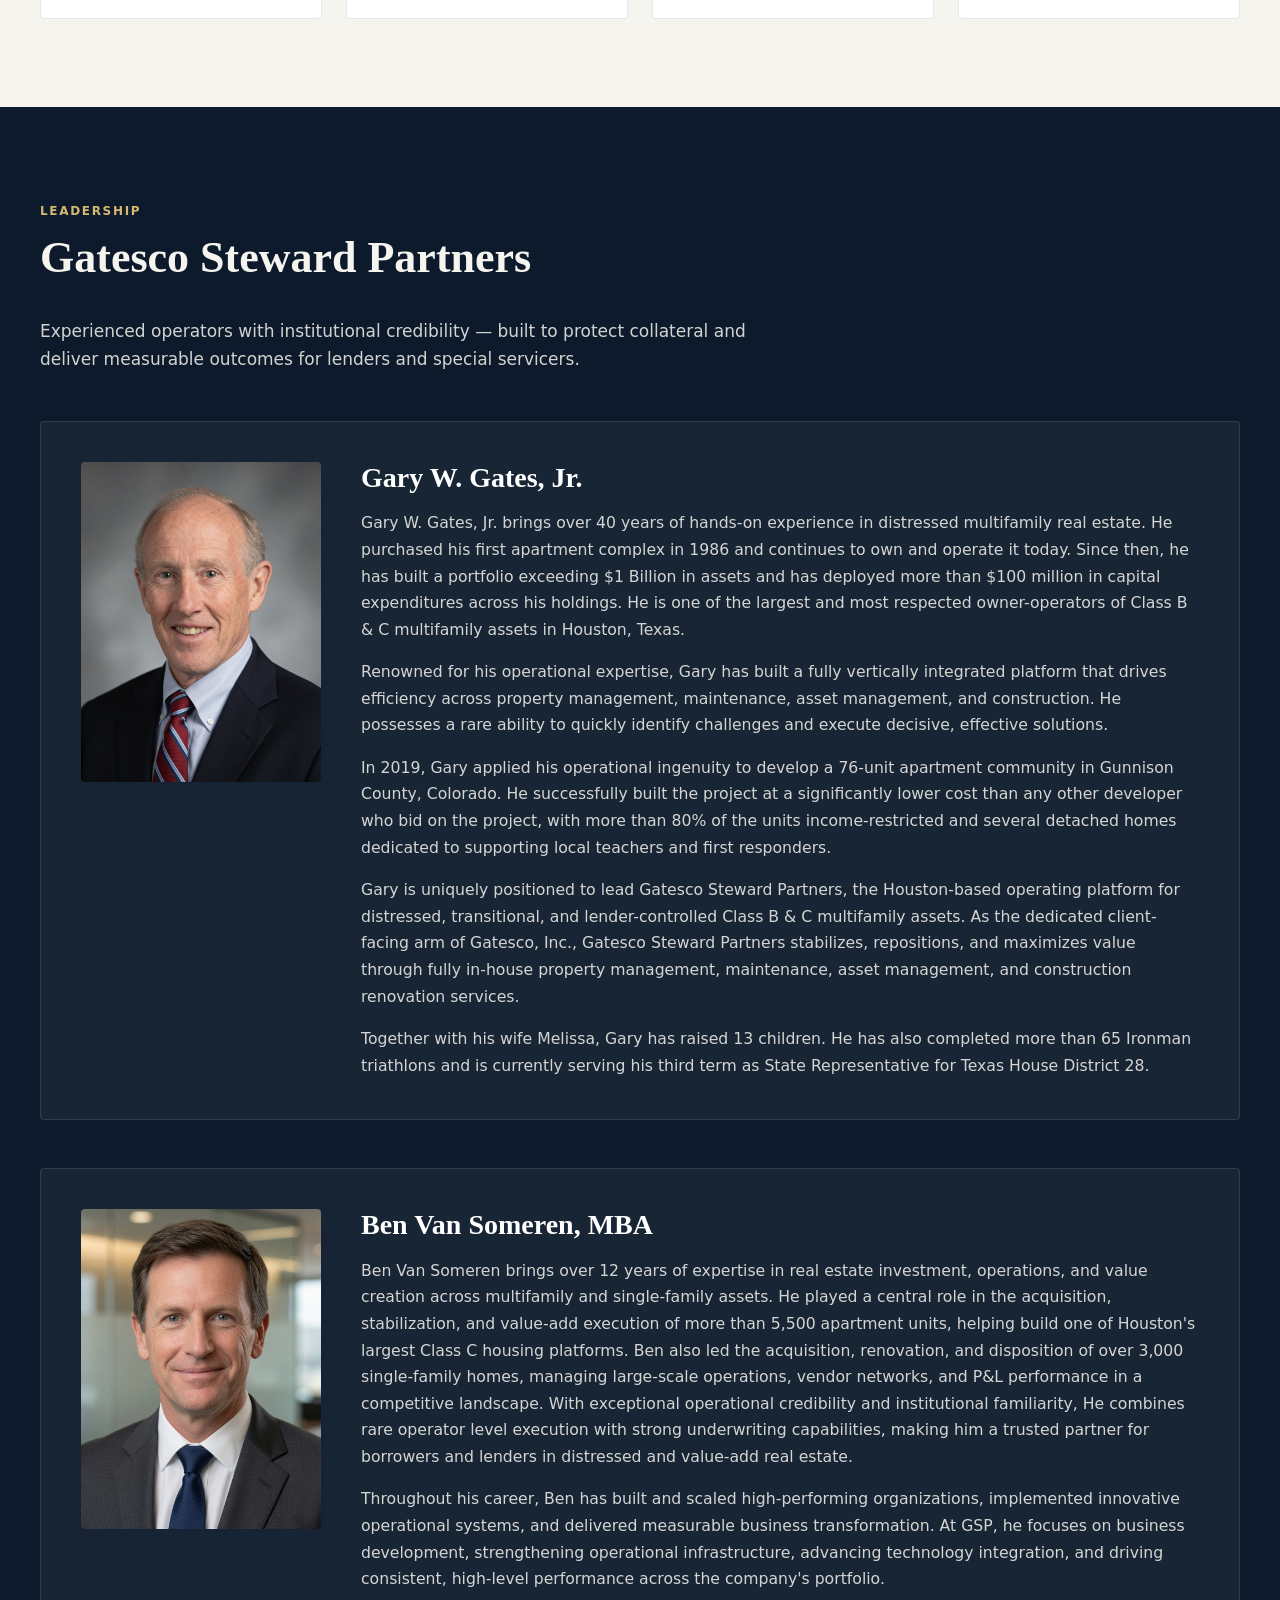
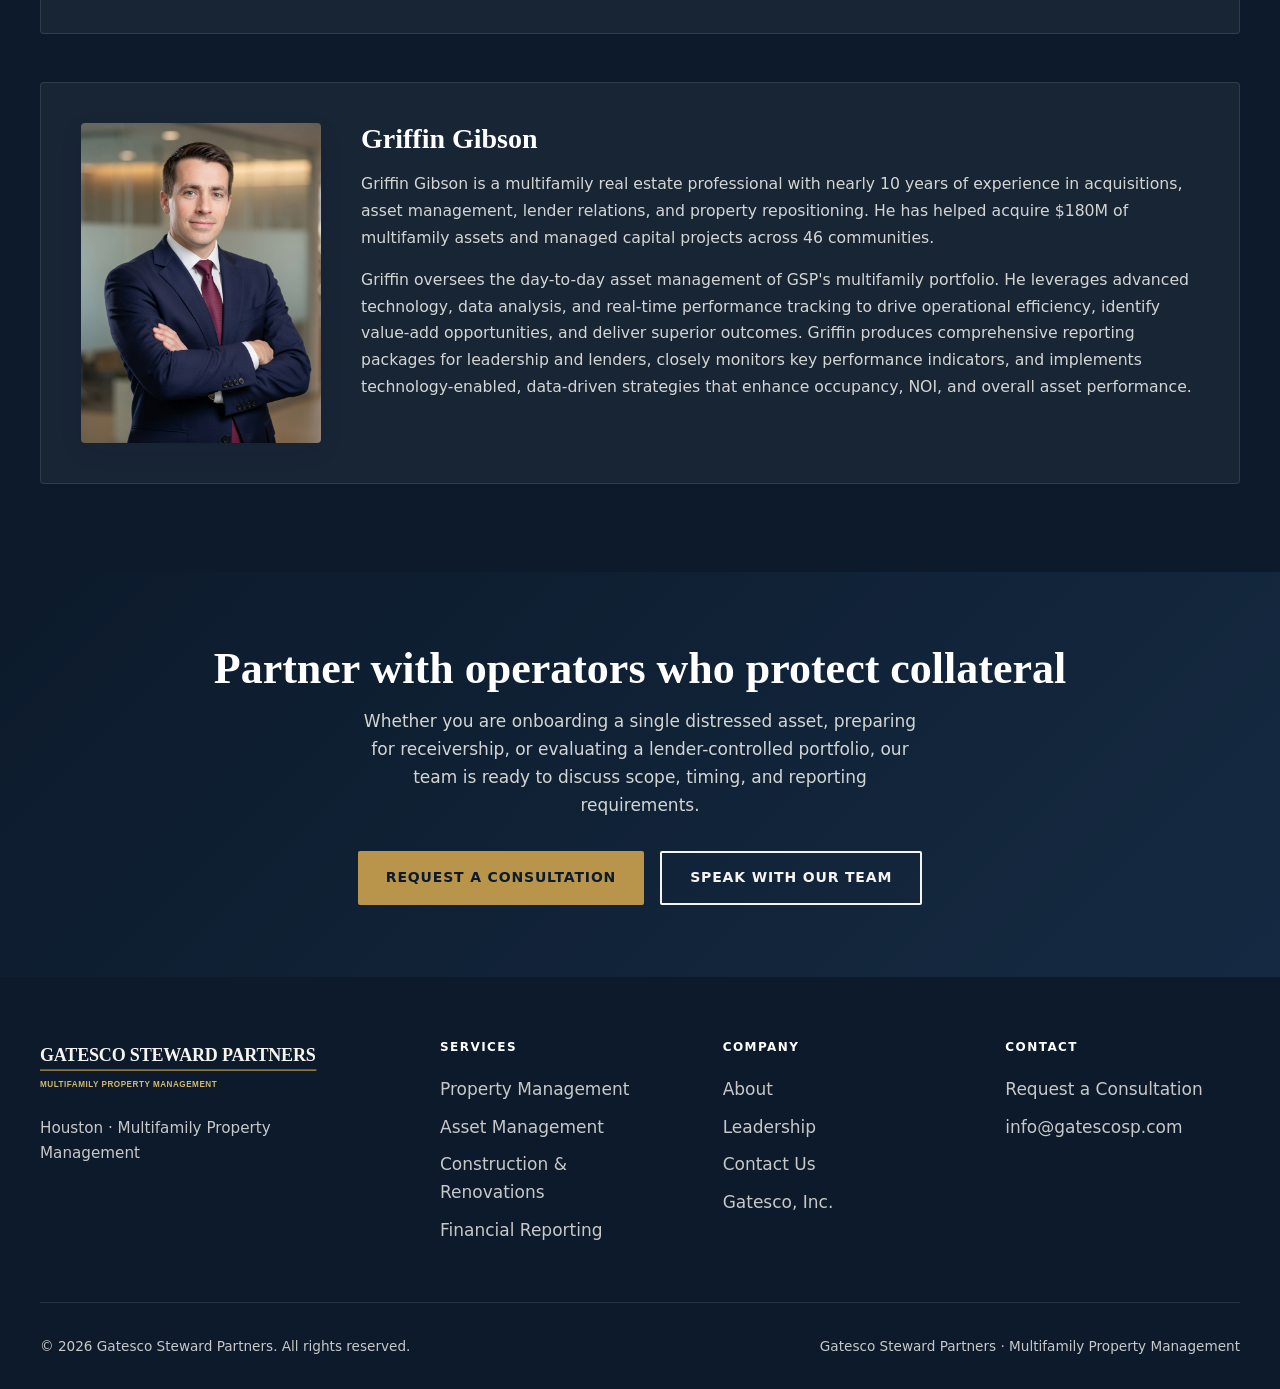
==== commit ba31abea: "Harden site: SEO files, CSP meta, form spam protection, deploy docs Add robots.txt, sitemap.xml, and" ====
--- a/about.html
+++ b/about.html
@@ -5,6 +5,9 @@
   <meta name="viewport" content="width=device-width, initial-scale=1.0">
   <meta name="description" content="About Gatesco Steward Partners — the client-facing arm of Gatesco, Inc., built for distressed multifamily assets, receivership, REO, and lender protection in Greater Houston.">
   <title>About | Gatesco Steward Partners</title>
+  <link rel="canonical" href="https://gatescosp.com/about.html">
+  <meta name="referrer" content="strict-origin-when-cross-origin">
+  <meta http-equiv="Content-Security-Policy" content="default-src 'self'; base-uri 'self'; object-src 'none'; script-src 'self' https://challenges.cloudflare.com; style-src 'self' 'unsafe-inline' https://fonts.googleapis.com; font-src 'self' https://fonts.gstatic.com data:; img-src 'self' data:; connect-src 'self' https://formsubmit.co; form-action https://formsubmit.co; frame-src https://challenges.cloudflare.com; upgrade-insecure-requests">
   <link rel="preconnect" href="https://fonts.googleapis.com">
   <link rel="preconnect" href="https://fonts.gstatic.com" crossorigin>
   <link href="https://fonts.googleapis.com/css2?family=Cormorant+Garamond:wght@500;600;700&family=Source+Sans+3:wght@400;600;700&display=swap" rel="stylesheet">
--- a/css/styles.css
+++ b/css/styles.css
@@ -813,6 +813,23 @@
 
 .form-status--error {
   color: #8b1e1e;
+}
+
+/* Honeypot fields — hidden from humans, present for scrapers */
+.hp-field {
+  position: absolute;
+  left: -10000px;
+  top: auto;
+  width: 1px;
+  height: 1px;
+  overflow: hidden;
+  opacity: 0;
+  pointer-events: none;
+}
+
+.cf-turnstile-slot {
+  margin: 0.75rem 0 1rem;
+  min-height: 65px;
 }
 
 .form-row {
